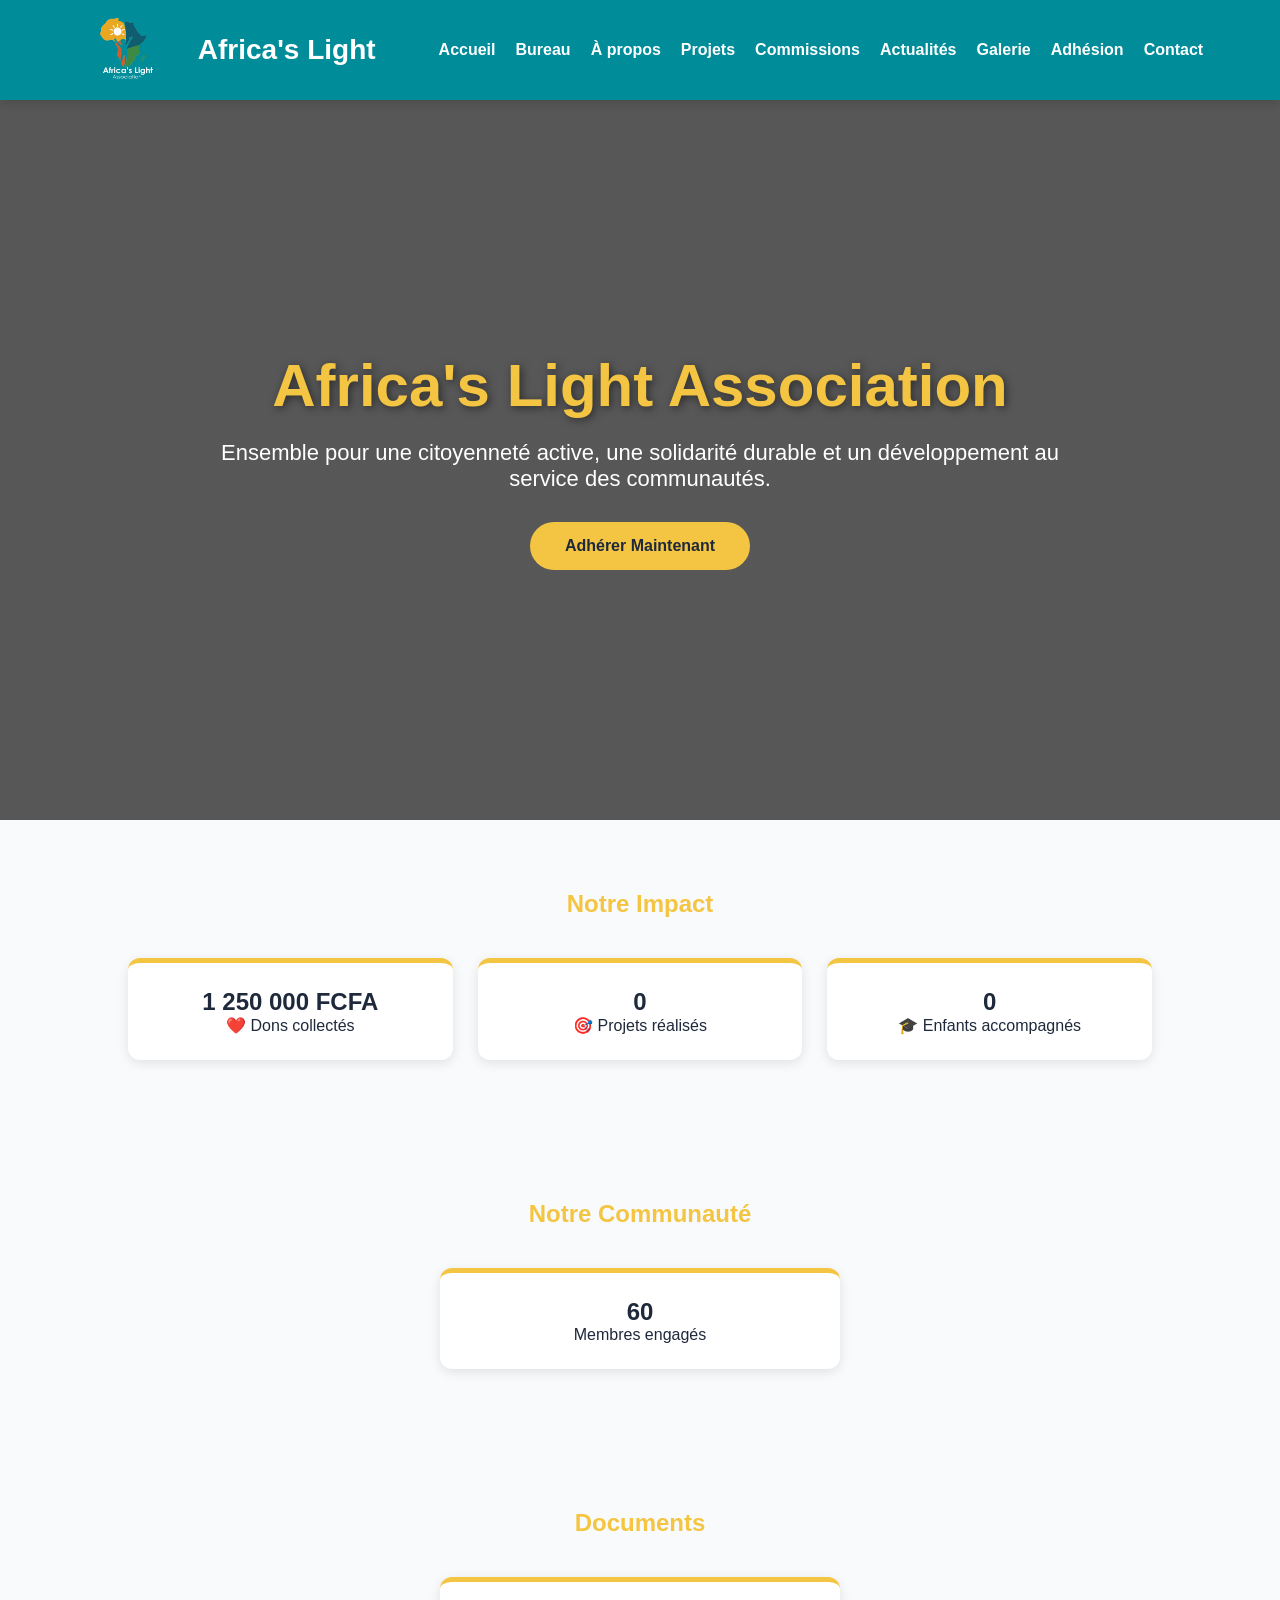
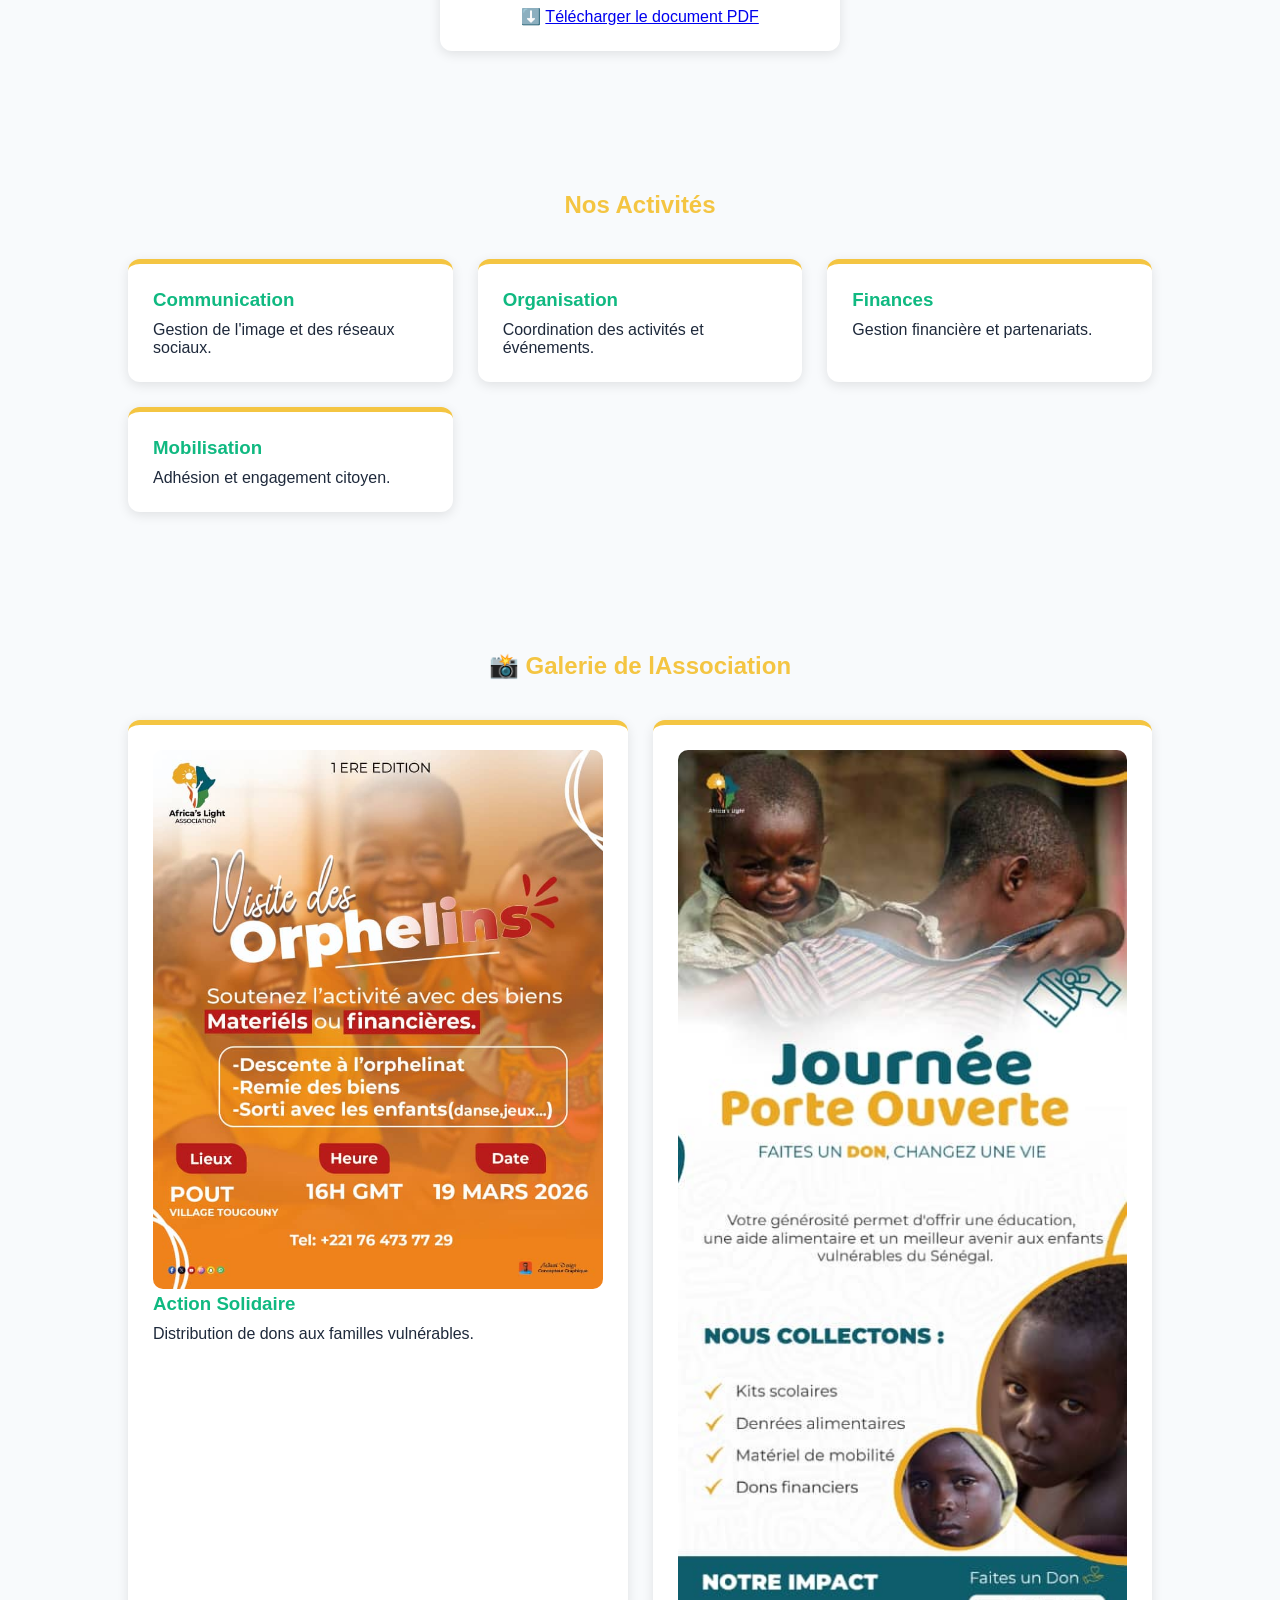
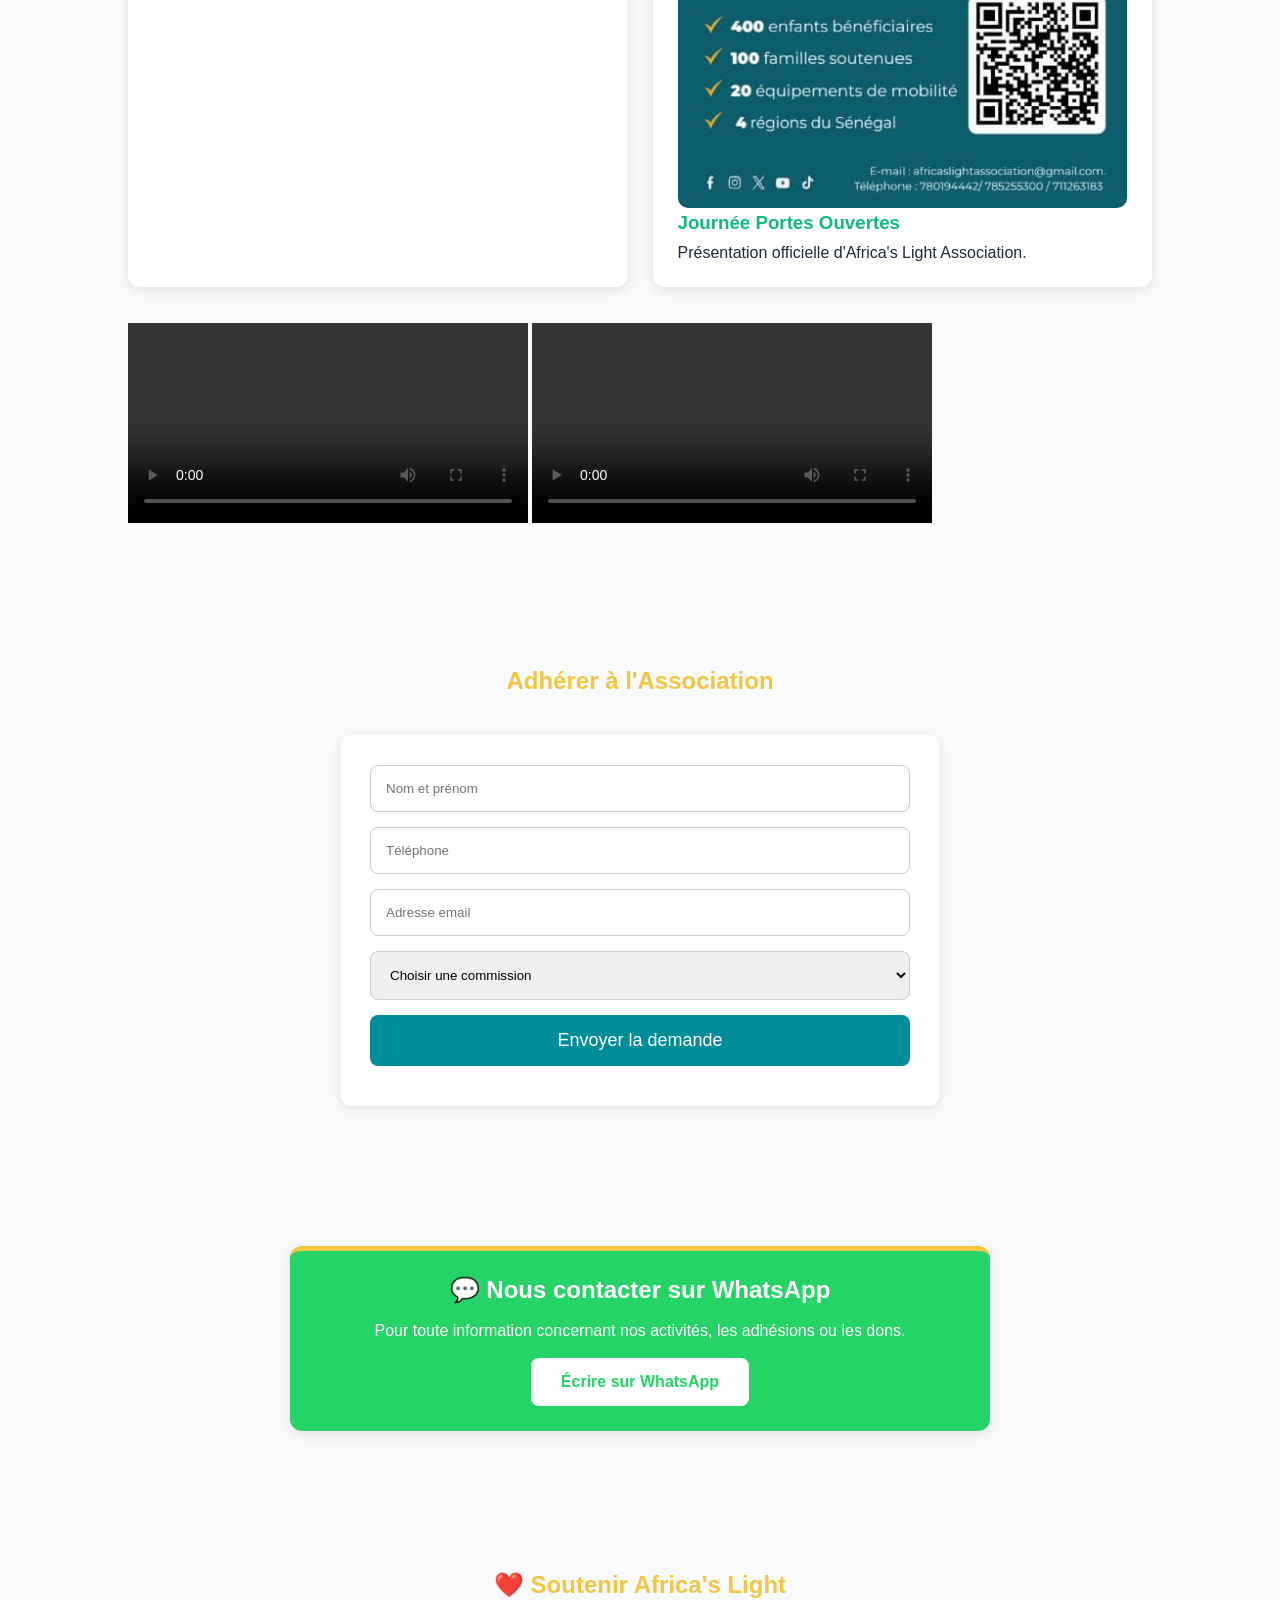
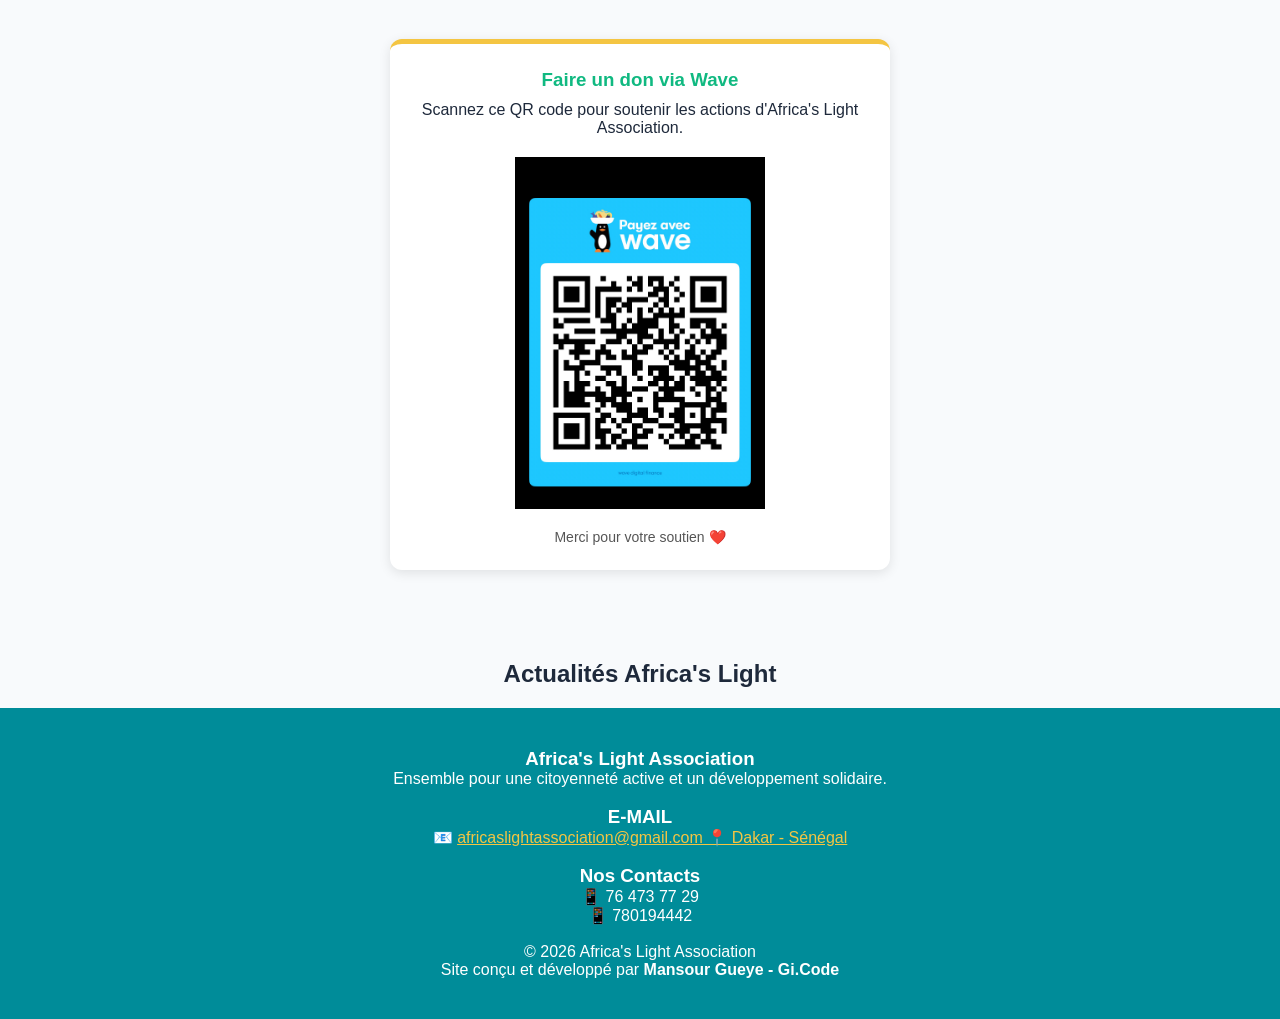
==== index.html @ 272f6cdc "Update index.html" ====
<!DOCTYPE html>
<html lang="fr">
<head>
<meta charset="UTF-8">
<meta name="viewport" content="width=device-width, initial-scale=1.0">
<link rel="stylesheet" href="css/style.css">
<title>Africa's Light Association</title>

</head>
<body id="haut">

<header>
<div class="logo">
<img src="Africa's light logo.png" alt="Africa's Light Logo">
<h2>Africa's Light</h2>
</div>

  <div class="menu-toggle">☰</div>


<nav>
<ul>
<li><a href="index.html">Accueil</a></li>
<li><a href="bureau.html">Bureau</a></li>
<li><a href="apropos.html">À propos</a></li>
<li><a href="projets.html">Projets</a></li>
<li><a href="commissions.html">Commissions</a></li>
<li><a href="actualites.html">Actualités</a></li>
<li><a href="galerie.html">Galerie</a></li>
<li><a href="adhesion.html">Adhésion</a></li>
<li><a href="contact.html">Contact</a></li>
</ul>
</nav>

</header>

<section class="hero">
<div class="hero-content">
<h1>Africa's Light Association</h1>
<p>
Ensemble pour une citoyenneté active,
une solidarité durable et un développement
au service des communautés.
</p>

<a href="#adhesion" class="btn">
Adhérer Maintenant
</a>
</div>

</section>


  <section class="section">
  <h2 class="section-title">Notre Impact</h2>
  <div class="cards">
    <div class="card" style="text-align:center;">
      <h1 id="dons">0 FCFA</h1>
      <p>❤️ Dons collectés</p>
    </div>
    

    <div class="card" style="text-align:center;">
      <h1 id="projets">0</h1>
      <p>🎯 Projets réalisés</p>
    </div>

    <div class="card" style="text-align:center;">
      <h1 id="enfants">0</h1>
      <p>🎓 Enfants accompagnés</p>
    </div>

  </div>
</section>

  
<section class="section">
<h2 class="section-title">
Notre Communauté
</h2>
<div class="card" style="text-align:center; max-width:400px; margin:auto;">
<h1 id="compteur">
60
</h1>
<p>Membres engagés</p>
</div>
</section>



<section class="section">
  <h2 class="section-title">
Documents 
  </h2>
    <div class="card" style="text-align: center; max-width: 400px; margin: auto;">
  
<p class="pdf-download">
    ⬇️ <a href="TDR-DE-LA-1ERE-EDITION-DE-LASSOCIATION.pdf" target="_blank">Télécharger le document PDF</a>
  </p>
  </div>
</section>


<section class="section">
<h2 class="section-title">
Nos Activités
</h2>
<div class="cards">
<div class="card">
<h3>Communication</h3>
<p>Gestion de l'image et des réseaux sociaux.</p>
</div>
<div class="card">
<h3>Organisation</h3>
<p>Coordination des activités et événements.</p>
</div>
<div class="card">
<h3>Finances</h3>
<p>Gestion financière et partenariats.</p>
</div>
<div class="card">
<h3>Mobilisation</h3>
<p>Adhésion et engagement citoyen.</p>
</div>
</div>

</section>
  

<section class="section" id="galerie">
  
<h2 class="section-title">
📸 Galerie de lAssociation
</h2>
<div class="cards">

<div class="card">
<img src="Remise de dons a Pout.jpeg"
alt="Action solidaire"
style="width:100%;border-radius:10px;">
<h3>Action Solidaire</h3>
<p>Distribution de dons aux familles vulnérables.</p>
</div>



<div class="card">
<img src="Flyer Journée Porte Ouverte.jpeg"
alt="Journée Portes Ouvertes"
style="width:100%;border-radius:10px;">
<h3>Journée Portes Ouvertes</h3>
<p>Présentation officielle d'Africa's Light Association.</p>
</div>

</div>

<br><br>

<video width="400" controls>
<source src="Africa Light Vidéo 1.mp4" type="video/mp4">
</video>

<video width="400" controls>
<source src="Vidéo Journée de réflexion2.mp4" type="video/mp4">
</video>




</section>




<section class="section" id="adhesion">
<h2 class="section-title">
Adhérer à l'Association
</h2>
<div class="form-box">
  
<form id="adhesionForm">
  <input type="text" id="nom" placeholder="Nom et prénom" required>
  <input type="tel" id="telephone" placeholder="Téléphone" required>
  <input type="email" id="email" placeholder="Adresse email">

  <select id="commission">
    <option value="">Choisir une commission</option>
    <option value="Communication">Commission Communication</option>
    <option value="Organisation">Commission Organisation</option>
    <option value="Finances">Commission Finances</option>
    <option value="Mobilisation">Commission Mobilisation</option>
  </select>
  <button type="submit">Envoyer la demande</button>
  
</form>
<div id="message" style="text-align:center;margin-top:10px;font-weight:bold;"></div>
</div>
</section>



<section class="section">
<div class="card"
style="
max-width:700px;
margin:auto;
text-align:center;
background:#25D366;
color:white;
">
<h2>
💬 Nous contacter sur WhatsApp
</h2>
<br>
<p>
Pour toute information concernant nos activités,
les adhésions ou les dons.
</p>
<br>
<a
href="https://wa.me/221764737729"
target="_blank"
style="
background:white;
color:#25D366;
padding:15px 30px;
text-decoration:none;
border-radius:8px;
font-weight:bold;
display:inline-block;
">
Écrire sur WhatsApp
</a>
</div>
</section>
  

<section class="section" id="don-wave">
  <h2 class="section-title">❤️ Soutenir Africa's Light</h2>
  <div class="card" style="max-width:500px;margin:auto;text-align:center;">
    <h3>Faire un don via Wave</h3>
    <p>
      Scannez ce QR code pour soutenir les actions d'Africa's Light Association.
    </p>
    <img src="QR Wave Africa Light.png"
     alt="QR Code Wave Africa's Light"
     style="width:250px;max-width:100%;display:block;margin:20px auto;">

    <p style="font-size:14px;color:#555;">
      Merci pour votre soutien ❤️
    </p>
  </div>
</section>


<section id="actualites" style="max-width:900px;margin:auto;padding:20px;font-family:Arial;">
<h2 style="text-align:center;">Actualités Africa's Light</h2>
<div id="news-container">Chargement...</div>
</section>


<script>
const ADMIN_PASS = "Africa123";

fetch(API_URL)
  .then(res => res.json())
  .then(data => {

    if (!Array.isArray(data)) throw new Error("API invalide");

    let html = "";

    data.reverse().forEach(item => {
      html += `
        <div style="border:1px solid #ddd;padding:15px;margin:10px 0;border-radius:10px;">
          <h3 style="color:#1a6f5a;">${item.titre || ""}</h3>
          <small>${item.date || ""}</small>
          <p>${item.contenu || ""}</p>
        </div>
      `;
    });

    document.getElementById("news-container").innerHTML = html;

  })
  .catch(err => {
    console.error(err);
    document.getElementById("news-container").innerHTML =
      "⚠️ Erreur de chargement des actualités";
  });
  
  
function login(){
  const pass = document.getElementById("pass").value;

  if(pass.trim() === ""){
    alert("Entrer un mot de passe");
    return;
  }

  if(pass === ADMIN_PASS){
    alert("Accès autorisé");
    document.getElementById("news-container").style.display = "block";
  } else {
    alert("Mot de passe incorrect");
  }
}



const API_ADHESION = "https://script.google.com/macros/s/AKfycbwxpxE6AB4F-JwZBS-zho3pswtjqLnilhZSexh2xpCZy1jt8RAOjn2Dkh_Sqr7pWlkd/exec";

document.getElementById("adhesionForm").addEventListener("submit", function(e){
  e.preventDefault();

  const data = {
    nom: document.getElementById("nom").value,
    telephone: document.getElementById("telephone").value,
    email: document.getElementById("email").value,
    commission: document.getElementById("commission").value
  };

  fetch(API_ADHESION, {
    method: "POST",
    headers: {
      "Content-Type": "application/json"
    },
    body: JSON.stringify(data)
  })
  .then(res => res.text())
  .then(response => {
    console.log("Réponse API:", response);

    document.getElementById("message").innerHTML =
      "✅ Demande envoyée avec succès !";

    document.getElementById("adhesionForm").reset();
  })
  .catch(err => {
    console.error(err);
    document.getElementById("message").innerHTML =
      "❌ Erreur d'envoi, réessayez.";
  });

});


  let compteur = 0;
setInterval(() => {
  if(compteur < 150){ // exemple
    compteur++;
    document.getElementById("compteur").innerText = compteur;
  }
}, 50);

  document.querySelector(".menu-toggle")
.addEventListener("click", () => {
  document.querySelector("nav")
  .classList.toggle("active");
});


  function compteur(id, fin) {
  let n = 0;
  const el = document.getElementById(id);

  const timer = setInterval(() => {
    n++;
    el.textContent = n;

    if (n >= fin) {
      clearInterval(timer);
    }
  }, 30);
}

compteur("membres", 150);
compteur("projets", 12);
compteur("enfants", 250);

  
</script>


<footer>
<h3>Africa's Light Association</h3>
<p>
Ensemble pour une citoyenneté active
et un développement solidaire.</p>

<br>
<h3>E-MAIL</h3>
<p>📧 <a href="mailto:africaslightassociation@gmail.com">
africaslightassociation@gmail.com
  📍 Dakar - Sénégal
</a></p>

<br>
<h3>Nos Contacts</h3>
<p>📱 76 473 77 29</p>
<p>📱 780194442</p>

<br>
<p>
© 2026 Africa's Light Association
</p>
<p>
Site conçu et développé par
<strong>Mansour Gueye - Gi.Code</strong>
</p>
</footer>

<script>
document.getElementById("dons").textContent = "1 250 000 FCFA";
</script>

  <script src="js/app.js"></script>
</body>
</html>
---- css/style.css ----
:root{
  --gold:#F4C542;       /* Jaune principal */
  --blue:#008C99;       /* Bleu turquoise secondaire */
  --green:#10B981;      /* Vert accent */
  --white:#ffffff;
  --dark:#1E293B;
}

*{
margin:0;
padding:0;
box-sizing:border-box;
font-family:'Segoe UI',sans-serif;
}

body{
  background: #F8FAFC;
  color: var(--dark);
}

/* HEADER */

header{
  background:var(--blue);
  padding:15px 6%;
  display:flex;
  justify-content:space-between;
  align-items:center;
  box-shadow:0 3px 10px rgba(0,0,0,.15);
  position:sticky;
  top:0;
  z-index:1000;
}

.logo{
display:flex;
align-items:center;
gap:10px;
}

.logo img{
  height:70px;
  border-radius:50%;
}

.logo h2{
  color:var(--white);
  font-size:28px;
  margin-left:12px;
}

nav ul{
display:flex;
list-style:none;
}

nav ul li{
margin-left:20px;
}

nav ul li a{
  text-decoration:none;
  color:white;
  font-weight:600;
  transition:0.3s;
}

nav ul li a:hover{
  color:var(--gold);
    text-shadow:0 0 8px rgba(244,197,66,0.6);
}

/* HERO */

.hero{
height:80vh;
background:linear-gradient(
rgba(0,0,0,.65),
rgba(0,0,0,.65)
),
url("images/afrique.jpg");

background-size:cover;
background-position:center;

display:flex;
justify-content:center;
align-items:center;
text-align:center;
padding:20px;
}

.hero-content{
max-width:900px;
color:white;
}

.hero h1{
font-size:60px;
margin-bottom:20px;
color:var(--gold);
text-shadow:2px 2px 8px rgba(0,0,0,.5);
}

.hero p{
font-size:22px;
margin-bottom:30px;
}

.btn{
  background:var(--gold);
  color:var(--dark);
  padding:15px 35px;
  text-decoration:none;
  border-radius:50px;
  font-weight:bold;
  display:inline-block;
  transition:all .3s ease;
}

.btn:hover{
  background:var(--blue);
   color:white;
   transform:translateY(-3px);
  box-shadow:0 6px 15px rgba(0,140,153,.35);
}



.card{
  border-top:5px solid var(--gold);
}

/* SECTION */

.section{
padding:70px 10%;
}

.section-title{
  text-align:center;
  margin-bottom:40px;
  color:var(--gold);
}

/* CARDS */

.cards{
display:grid;
grid-template-columns:repeat(auto-fit,minmax(250px,1fr));
gap:25px;
}

.card{
  background:white;
  padding:25px;
  border-radius:12px;
  box-shadow:0 3px 12px rgba(0,0,0,.1);
  border-top:5px solid var(--gold);
  transition:0.4s;
}

.card:hover{
  transform:translateY(-10px);
  border-top-color:var(--blue);
 box-shadow:0 8px 20px rgba(0,0,0,.15);
}

.card h3{
color:var(--green);
margin-bottom:10px;
}


/* FORMULAIRE */

.form-box{
background:white;
padding:30px;
max-width:600px;
margin:auto;
border-radius:12px;
box-shadow:0 3px 10px rgba(0,0,0,.1);
}

.form-box input,
.form-box select{
width:100%;
padding:15px;
margin-bottom:15px;
border:1px solid #ccc;
border-radius:8px;
}

.form-box button{
width:100%;
padding:15px;
background:var(--blue);
color:white;
border:none;
border-radius:8px;
cursor:pointer;
font-size:18px;
}

.form-box button:hover{
  background:var(--green);
}

/* FOOTER */

footer{
  background:var(--blue);
  color:white;
  text-align:center;
  padding:40px;
}

footer a{
color:var(--gold);
}

/* MOBILE */

@media(max-width:768px){

nav{
display:none;
}

.hero h1{
font-size:35px;
}

.hero p{
font-size:18px;
}

}


html{
    scroll-behavior: smooth;
}

#news-container {
  display: none;
}


.menu-toggle{
  display:none;
  font-size:30px;
  color:white;
  cursor:pointer;
}

@media(max-width:768px){

  .menu-toggle{
    display:block;
  }

  nav{
    display:none;
    width:100%;
    background:var(--blue);
    position:absolute;
    top:100%;
    left:0;
  }

  nav.active{
    display:block;
  }

  nav ul{
    flex-direction:column;
    padding:20px;
  }

  nav ul li{
    margin:15px 0;
  }
}
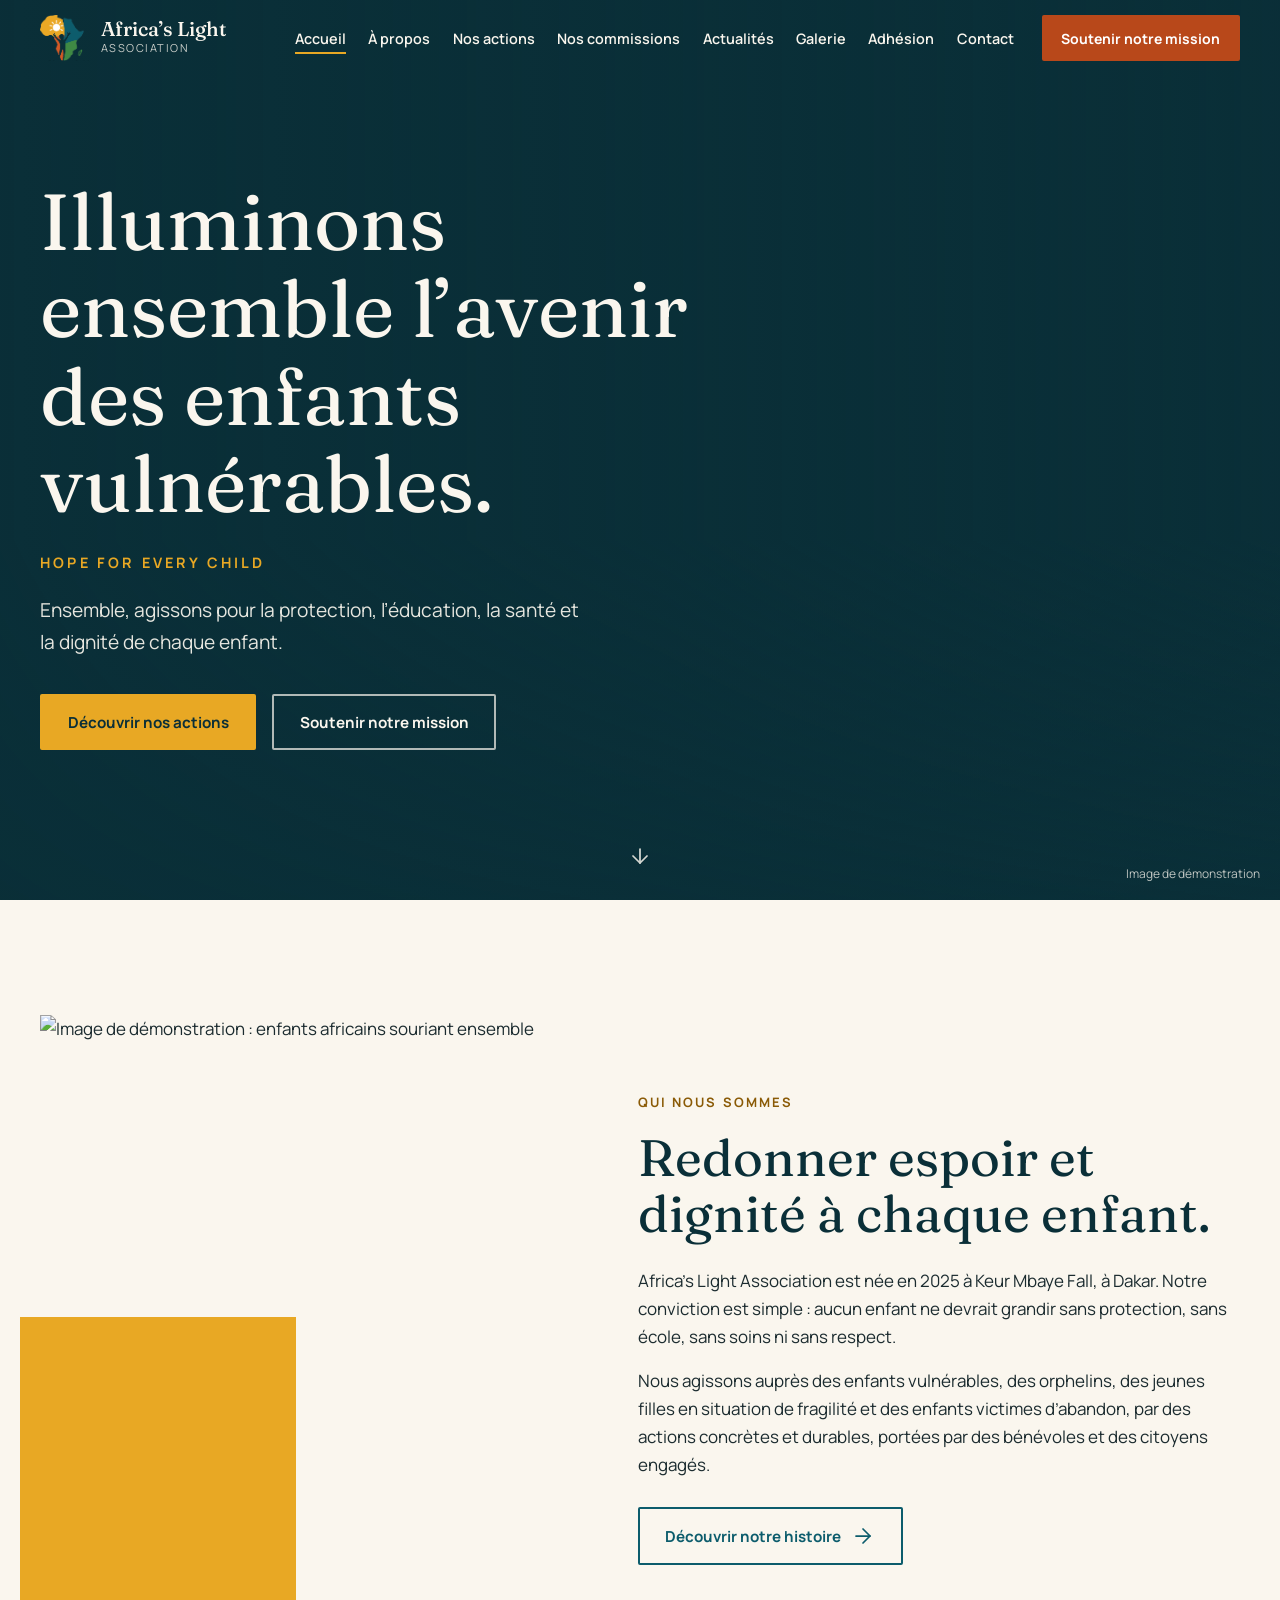
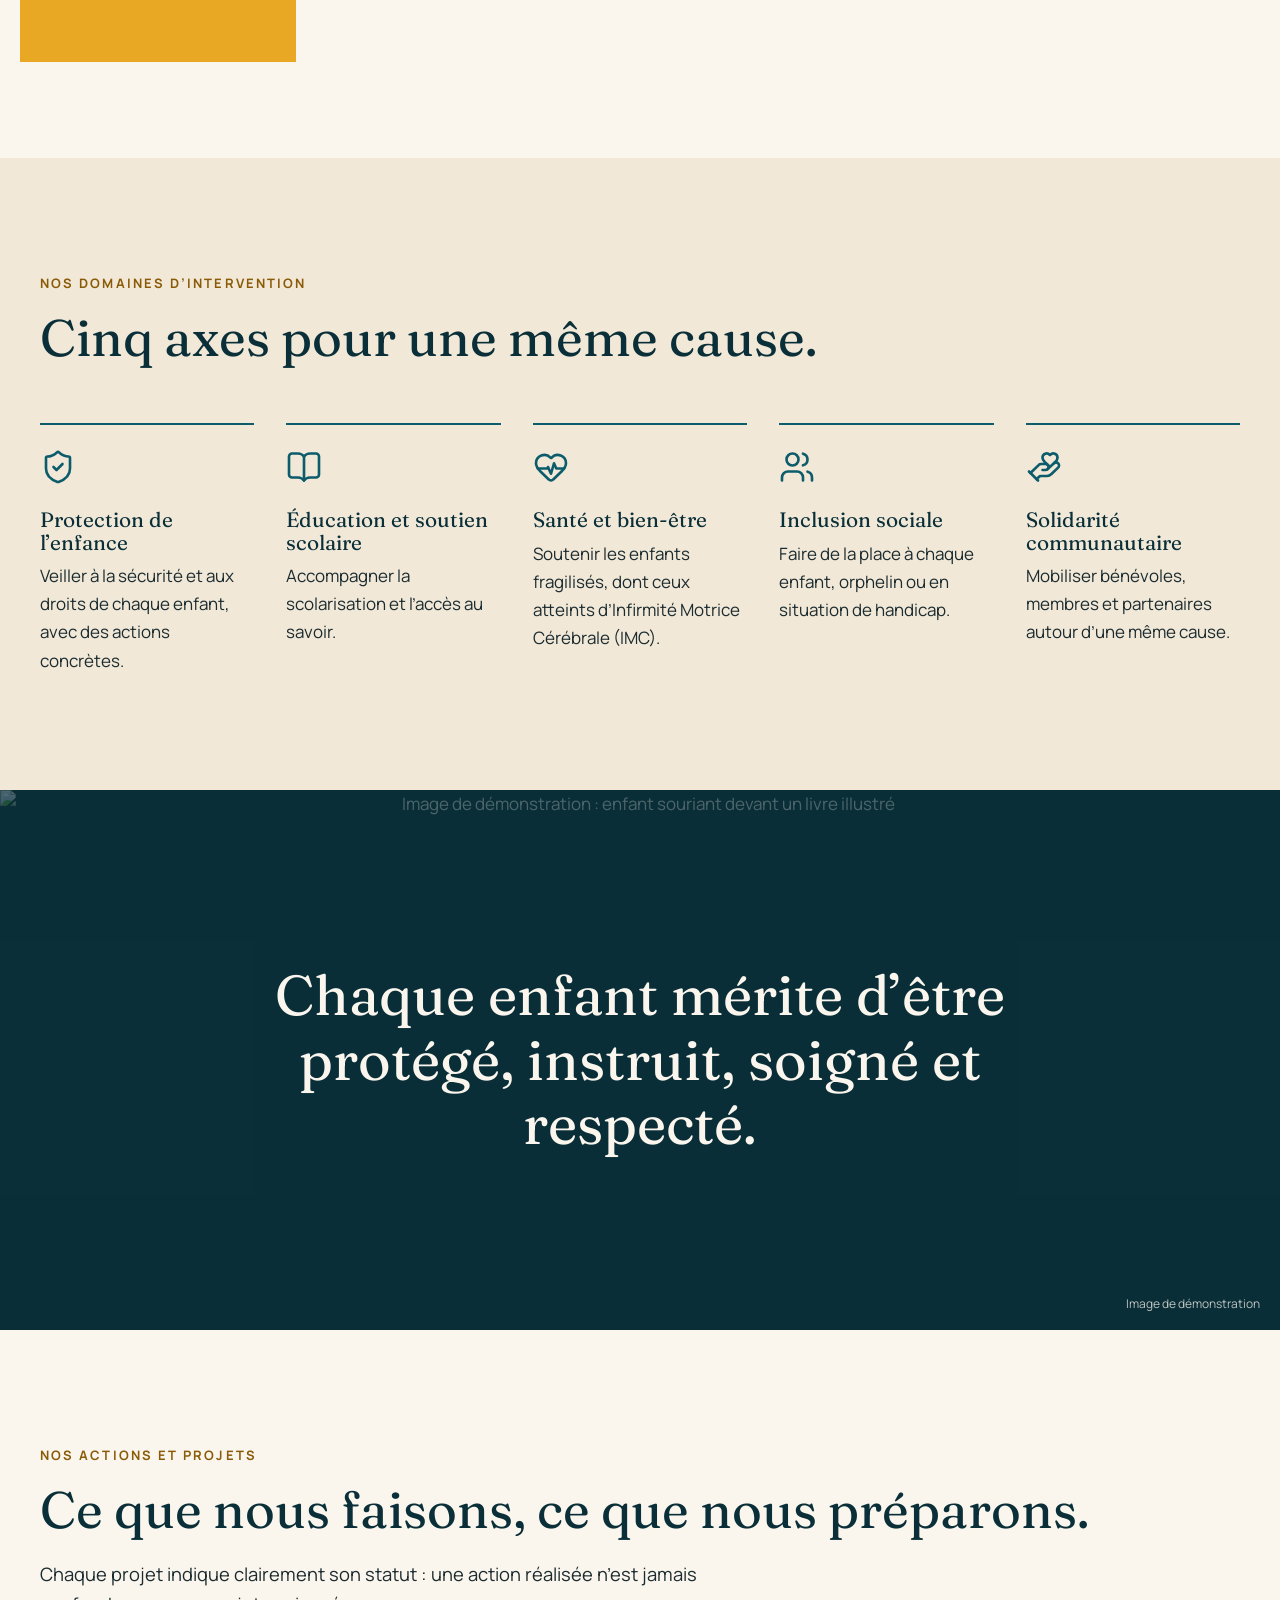
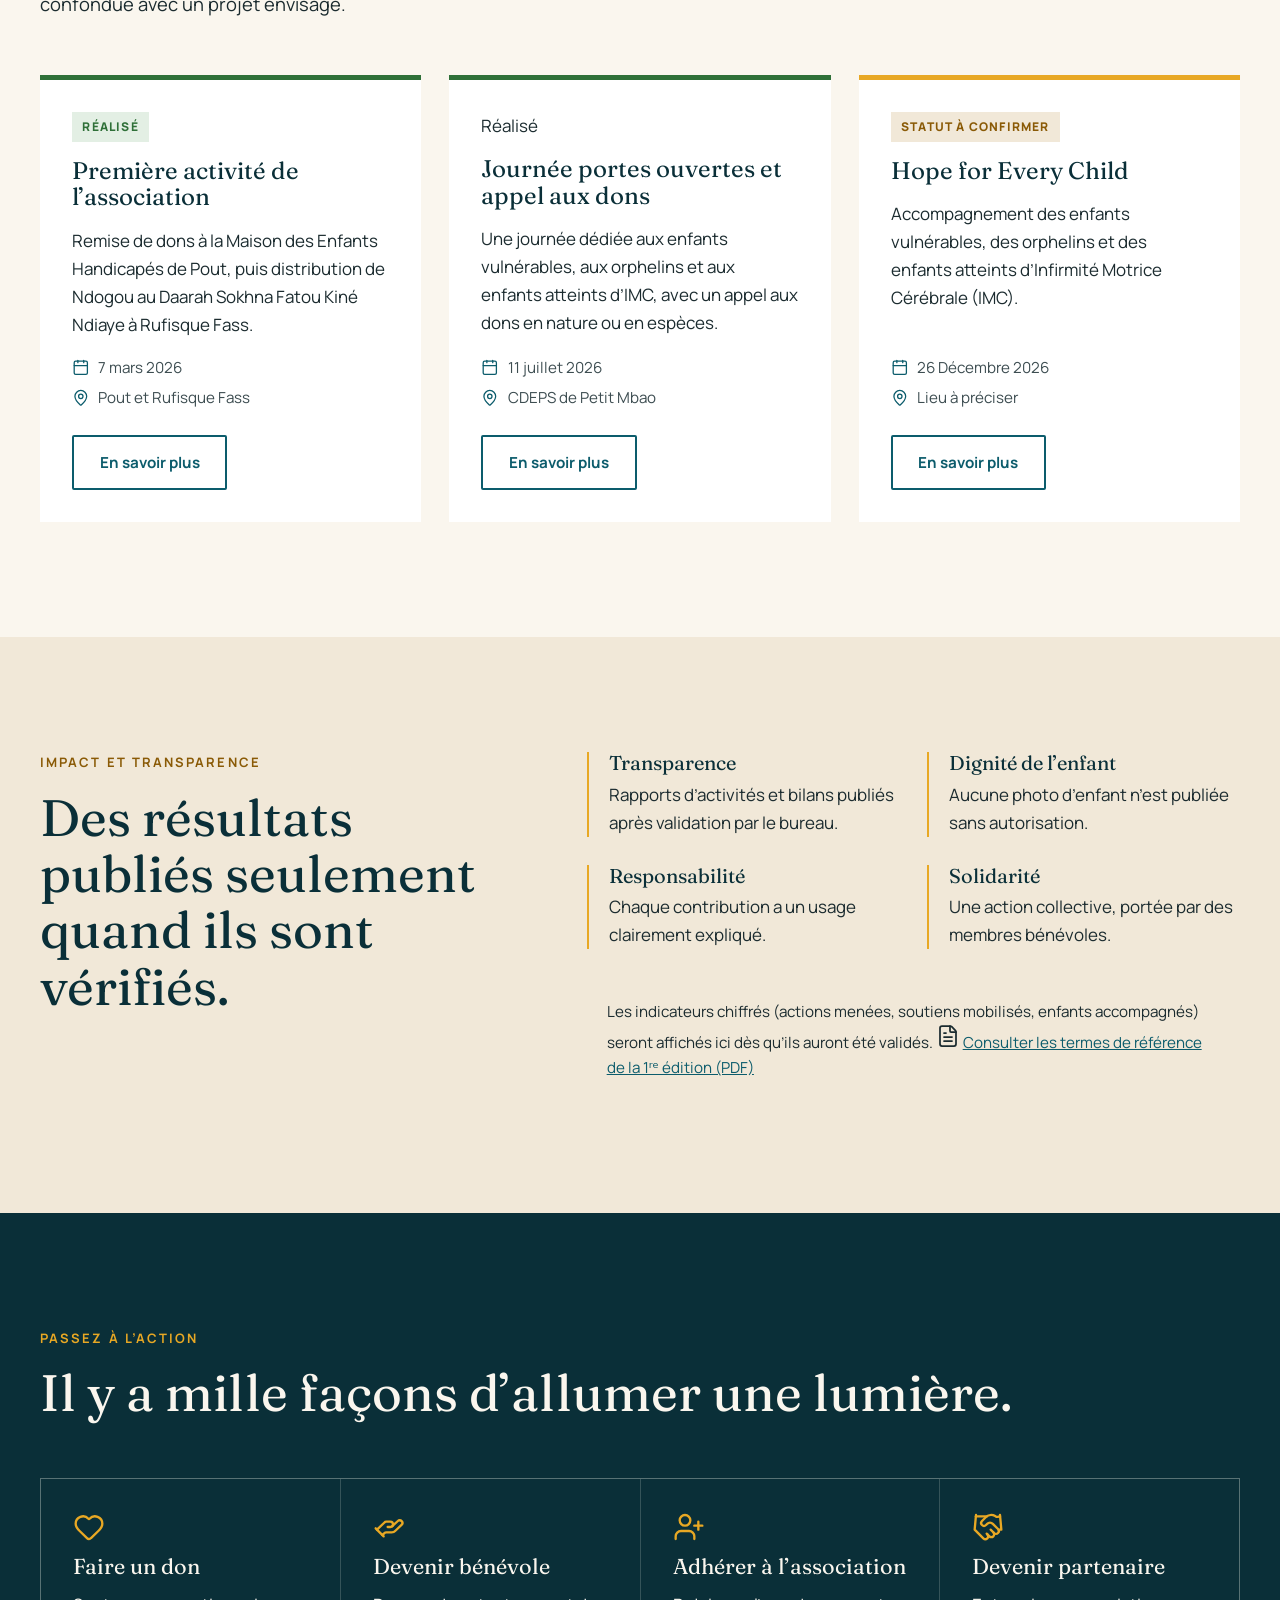
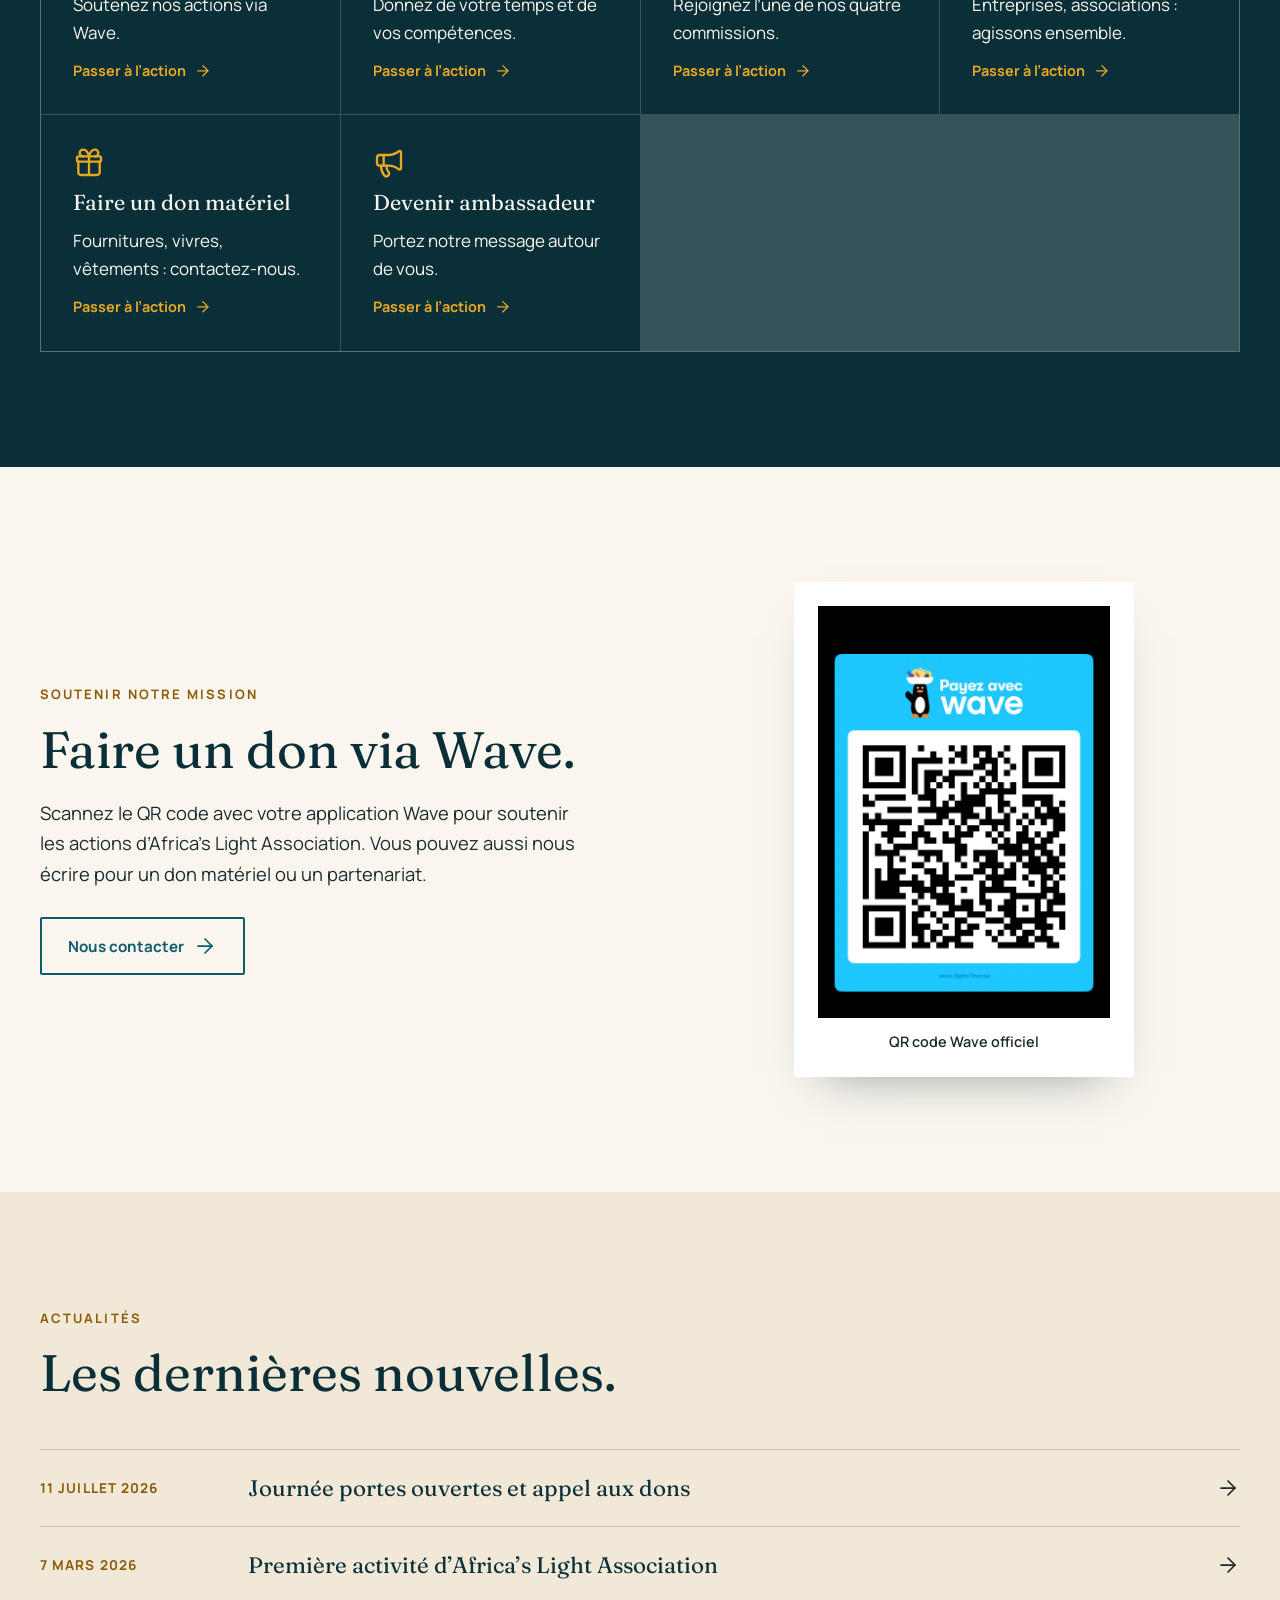
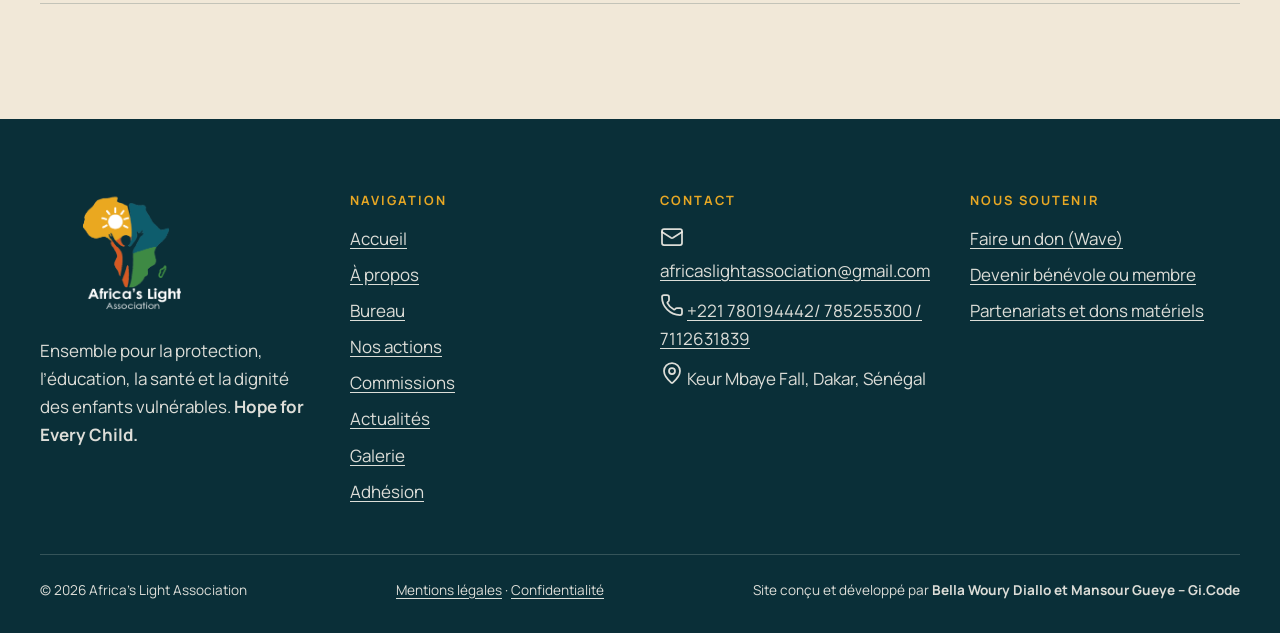
==== commit 10419136: "Mise a jour du site avec la version Bellami" ====
--- a/index.html
+++ b/index.html
@@ -1,419 +1,631 @@
-<!DOCTYPE html>
+<!doctype html>
 <html lang="fr">
-<head>
-<meta charset="UTF-8">
-<meta name="viewport" content="width=device-width, initial-scale=1.0">
-<link rel="stylesheet" href="css/style.css">
-<title>Africa's Light Association</title>
-
-</head>
-<body id="haut">
-
-<header>
-<div class="logo">
-<img src="Africa's light logo.png" alt="Africa's Light Logo">
-<h2>Africa's Light</h2>
-</div>
-
-  <div class="menu-toggle">☰</div>
-
-
-<nav>
-<ul>
-<li><a href="index.html">Accueil</a></li>
-<li><a href="bureau.html">Bureau</a></li>
-<li><a href="apropos.html">À propos</a></li>
-<li><a href="projets.html">Projets</a></li>
-<li><a href="commissions.html">Commissions</a></li>
-<li><a href="actualites.html">Actualités</a></li>
-<li><a href="galerie.html">Galerie</a></li>
-<li><a href="adhesion.html">Adhésion</a></li>
-<li><a href="contact.html">Contact</a></li>
-</ul>
-</nav>
-
-</header>
-
-<section class="hero">
-<div class="hero-content">
-<h1>Africa's Light Association</h1>
-<p>
-Ensemble pour une citoyenneté active,
-une solidarité durable et un développement
-au service des communautés.
-</p>
-
-<a href="#adhesion" class="btn">
-Adhérer Maintenant
-</a>
-</div>
-
-</section>
-
-
-  <section class="section">
-  <h2 class="section-title">Notre Impact</h2>
-  <div class="cards">
-    <div class="card" style="text-align:center;">
-      <h1 id="dons">0 FCFA</h1>
-      <p>❤️ Dons collectés</p>
-    </div>
-    
-
-    <div class="card" style="text-align:center;">
-      <h1 id="projets">0</h1>
-      <p>🎯 Projets réalisés</p>
-    </div>
-
-    <div class="card" style="text-align:center;">
-      <h1 id="enfants">0</h1>
-      <p>🎓 Enfants accompagnés</p>
-    </div>
-
-  </div>
-</section>
-
-  
-<section class="section">
-<h2 class="section-title">
-Notre Communauté
-</h2>
-<div class="card" style="text-align:center; max-width:400px; margin:auto;">
-<h1 id="compteur">
-60
-</h1>
-<p>Membres engagés</p>
-</div>
-</section>
-
-
-
-<section class="section">
-  <h2 class="section-title">
-Documents 
-  </h2>
-    <div class="card" style="text-align: center; max-width: 400px; margin: auto;">
-  
-<p class="pdf-download">
-    ⬇️ <a href="TDR-DE-LA-1ERE-EDITION-DE-LASSOCIATION.pdf" target="_blank">Télécharger le document PDF</a>
-  </p>
-  </div>
-</section>
-
-
-<section class="section">
-<h2 class="section-title">
-Nos Activités
-</h2>
-<div class="cards">
-<div class="card">
-<h3>Communication</h3>
-<p>Gestion de l'image et des réseaux sociaux.</p>
-</div>
-<div class="card">
-<h3>Organisation</h3>
-<p>Coordination des activités et événements.</p>
-</div>
-<div class="card">
-<h3>Finances</h3>
-<p>Gestion financière et partenariats.</p>
-</div>
-<div class="card">
-<h3>Mobilisation</h3>
-<p>Adhésion et engagement citoyen.</p>
-</div>
-</div>
-
-</section>
-  
-
-<section class="section" id="galerie">
-  
-<h2 class="section-title">
-📸 Galerie de lAssociation
-</h2>
-<div class="cards">
-
-<div class="card">
-<img src="Remise de dons a Pout.jpeg"
-alt="Action solidaire"
-style="width:100%;border-radius:10px;">
-<h3>Action Solidaire</h3>
-<p>Distribution de dons aux familles vulnérables.</p>
-</div>
-
-
-
-<div class="card">
-<img src="Flyer Journée Porte Ouverte.jpeg"
-alt="Journée Portes Ouvertes"
-style="width:100%;border-radius:10px;">
-<h3>Journée Portes Ouvertes</h3>
-<p>Présentation officielle d'Africa's Light Association.</p>
-</div>
-
-</div>
-
-<br><br>
-
-<video width="400" controls>
-<source src="Africa Light Vidéo 1.mp4" type="video/mp4">
-</video>
-
-<video width="400" controls>
-<source src="Vidéo Journée de réflexion2.mp4" type="video/mp4">
-</video>
-
-
-
-
-</section>
-
-
-
-
-<section class="section" id="adhesion">
-<h2 class="section-title">
-Adhérer à l'Association
-</h2>
-<div class="form-box">
-  
-<form id="adhesionForm">
-  <input type="text" id="nom" placeholder="Nom et prénom" required>
-  <input type="tel" id="telephone" placeholder="Téléphone" required>
-  <input type="email" id="email" placeholder="Adresse email">
-
-  <select id="commission">
-    <option value="">Choisir une commission</option>
-    <option value="Communication">Commission Communication</option>
-    <option value="Organisation">Commission Organisation</option>
-    <option value="Finances">Commission Finances</option>
-    <option value="Mobilisation">Commission Mobilisation</option>
-  </select>
-  <button type="submit">Envoyer la demande</button>
-  
-</form>
-<div id="message" style="text-align:center;margin-top:10px;font-weight:bold;"></div>
-</div>
-</section>
-
-
-
-<section class="section">
-<div class="card"
-style="
-max-width:700px;
-margin:auto;
-text-align:center;
-background:#25D366;
-color:white;
-">
-<h2>
-💬 Nous contacter sur WhatsApp
-</h2>
-<br>
-<p>
-Pour toute information concernant nos activités,
-les adhésions ou les dons.
-</p>
-<br>
-<a
-href="https://wa.me/221764737729"
-target="_blank"
-style="
-background:white;
-color:#25D366;
-padding:15px 30px;
-text-decoration:none;
-border-radius:8px;
-font-weight:bold;
-display:inline-block;
-">
-Écrire sur WhatsApp
-</a>
-</div>
-</section>
-  
-
-<section class="section" id="don-wave">
-  <h2 class="section-title">❤️ Soutenir Africa's Light</h2>
-  <div class="card" style="max-width:500px;margin:auto;text-align:center;">
-    <h3>Faire un don via Wave</h3>
-    <p>
-      Scannez ce QR code pour soutenir les actions d'Africa's Light Association.
-    </p>
-    <img src="QR Wave Africa Light.png"
-     alt="QR Code Wave Africa's Light"
-     style="width:250px;max-width:100%;display:block;margin:20px auto;">
-
-    <p style="font-size:14px;color:#555;">
-      Merci pour votre soutien ❤️
-    </p>
-  </div>
-</section>
-
-
-<section id="actualites" style="max-width:900px;margin:auto;padding:20px;font-family:Arial;">
-<h2 style="text-align:center;">Actualités Africa's Light</h2>
-<div id="news-container">Chargement...</div>
-</section>
-
-
-<script>
-const ADMIN_PASS = "Africa123";
-
-fetch(API_URL)
-  .then(res => res.json())
-  .then(data => {
-
-    if (!Array.isArray(data)) throw new Error("API invalide");
-
-    let html = "";
-
-    data.reverse().forEach(item => {
-      html += `
-        <div style="border:1px solid #ddd;padding:15px;margin:10px 0;border-radius:10px;">
-          <h3 style="color:#1a6f5a;">${item.titre || ""}</h3>
-          <small>${item.date || ""}</small>
-          <p>${item.contenu || ""}</p>
-        </div>
-      `;
-    });
-
-    document.getElementById("news-container").innerHTML = html;
-
-  })
-  .catch(err => {
-    console.error(err);
-    document.getElementById("news-container").innerHTML =
-      "⚠️ Erreur de chargement des actualités";
-  });
-  
-  
-function login(){
-  const pass = document.getElementById("pass").value;
-
-  if(pass.trim() === ""){
-    alert("Entrer un mot de passe");
-    return;
-  }
-
-  if(pass === ADMIN_PASS){
-    alert("Accès autorisé");
-    document.getElementById("news-container").style.display = "block";
-  } else {
-    alert("Mot de passe incorrect");
-  }
-}
-
-
-
-const API_ADHESION = "https://script.google.com/macros/s/AKfycbwxpxE6AB4F-JwZBS-zho3pswtjqLnilhZSexh2xpCZy1jt8RAOjn2Dkh_Sqr7pWlkd/exec";
-
-document.getElementById("adhesionForm").addEventListener("submit", function(e){
-  e.preventDefault();
-
-  const data = {
-    nom: document.getElementById("nom").value,
-    telephone: document.getElementById("telephone").value,
-    email: document.getElementById("email").value,
-    commission: document.getElementById("commission").value
-  };
-
-  fetch(API_ADHESION, {
-    method: "POST",
-    headers: {
-      "Content-Type": "application/json"
-    },
-    body: JSON.stringify(data)
-  })
-  .then(res => res.text())
-  .then(response => {
-    console.log("Réponse API:", response);
-
-    document.getElementById("message").innerHTML =
-      "✅ Demande envoyée avec succès !";
-
-    document.getElementById("adhesionForm").reset();
-  })
-  .catch(err => {
-    console.error(err);
-    document.getElementById("message").innerHTML =
-      "❌ Erreur d'envoi, réessayez.";
-  });
-
-});
-
-
-  let compteur = 0;
-setInterval(() => {
-  if(compteur < 150){ // exemple
-    compteur++;
-    document.getElementById("compteur").innerText = compteur;
-  }
-}, 50);
-
-  document.querySelector(".menu-toggle")
-.addEventListener("click", () => {
-  document.querySelector("nav")
-  .classList.toggle("active");
-});
-
-
-  function compteur(id, fin) {
-  let n = 0;
-  const el = document.getElementById(id);
-
-  const timer = setInterval(() => {
-    n++;
-    el.textContent = n;
-
-    if (n >= fin) {
-      clearInterval(timer);
-    }
-  }, 30);
-}
-
-compteur("membres", 150);
-compteur("projets", 12);
-compteur("enfants", 250);
-
-  
-</script>
-
-
-<footer>
-<h3>Africa's Light Association</h3>
-<p>
-Ensemble pour une citoyenneté active
-et un développement solidaire.</p>
-
-<br>
-<h3>E-MAIL</h3>
-<p>📧 <a href="mailto:africaslightassociation@gmail.com">
-africaslightassociation@gmail.com
-  📍 Dakar - Sénégal
-</a></p>
-
-<br>
-<h3>Nos Contacts</h3>
-<p>📱 76 473 77 29</p>
-<p>📱 780194442</p>
-
-<br>
-<p>
-© 2026 Africa's Light Association
-</p>
-<p>
-Site conçu et développé par
-<strong>Mansour Gueye - Gi.Code</strong>
-</p>
-</footer>
-
-<script>
-document.getElementById("dons").textContent = "1 250 000 FCFA";
-</script>
-
-  <script src="js/app.js"></script>
-</body>
+  <head>
+    <meta charset="UTF-8" />
+    <meta name="viewport" content="width=device-width, initial-scale=1" />
+    <title>
+      Africa’s Light Association — Hope for Every Child | Dakar, Sénégal
+    </title>
+    <meta
+      name="description"
+      content="Africa’s Light Association, créée en 2025 à Keur Mbaye Fall (Dakar), agit pour la protection, l’éducation, la santé et la dignité des enfants vulnérables. Rejoignez-nous."
+    />
+    <meta name="theme-color" content="#0A2F38" />
+    <meta property="og:type" content="website" />
+    <meta property="og:locale" content="fr_FR" />
+    <meta
+      property="og:title"
+      content="Africa’s Light Association — Hope for Every Child"
+    />
+    <meta
+      property="og:description"
+      content="Illuminons ensemble l’avenir des enfants vulnérables."
+    />
+    <meta
+      property="og:image"
+      content="https://site-de-l-association-africa-s-light.onrender.com/assets/img/logo.png"
+    />
+    <link rel="icon" type="image/png" href="assets/img/logo-mark.png" />
+    <link rel="preconnect" href="https://images.pexels.com" crossorigin />
+    <link
+      rel="preload"
+      href="assets/fonts/fraunces-latin-wght-normal.woff2"
+      as="font"
+      type="font/woff2"
+      crossorigin
+    />
+    <link
+      rel="preload"
+      href="assets/fonts/manrope-latin-wght-normal.woff2"
+      as="font"
+      type="font/woff2"
+      crossorigin
+    />
+    <link rel="stylesheet" href="css/theme.css" />
+    <script type="application/ld+json">
+      {
+        "@context": "https://schema.org",
+        "@type": "NGO",
+        "name": "Africa’s Light Association",
+        "slogan": "Hope for Every Child",
+        "foundingDate": "2025",
+        "address": {
+          "@type": "PostalAddress",
+          "addressLocality": "Keur Mbaye Fall, Dakar",
+          "addressCountry": "SN"
+        }
+      }
+    </script>
+  </head>
+  <body>
+    <a class="skip" href="#contenu">Aller au contenu</a>
+    <div class="progress" aria-hidden="true"></div>
+
+    <header class="site-header">
+      <div class="container">
+        <a
+          class="brand"
+          href="index.html"
+          aria-label="Africa’s Light Association — accueil"
+        >
+          <img src="assets/img/logo-mark.png" width="48" height="46" alt="" />
+          <span><b>Africa’s Light</b><small>Association</small></span>
+        </a>
+        <button
+          class="menu-btn"
+          aria-expanded="false"
+          aria-controls="nav"
+          aria-label="Ouvrir le menu"
+        >
+          <svg class="icon i-open" aria-hidden="true">
+            <use href="assets/icons.svg#i-menu" />
+          </svg>
+          <svg class="icon i-close" aria-hidden="true">
+            <use href="assets/icons.svg#i-x" />
+          </svg>
+        </button>
+        <nav class="nav" id="nav" aria-label="Navigation principale">
+          <ul>
+            <li><a href="index.html" aria-current="page">Accueil</a></li>
+            <li><a href="apropos.html">À propos</a></li>
+            <li><a href="projets.html">Nos actions</a></li>
+            <li><a href="commissions.html">Nos commissions</a></li>
+            <li><a href="actualites.html">Actualités</a></li>
+            <li><a href="galerie.html">Galerie</a></li>
+            <li><a href="adhesion.html">Adhésion</a></li>
+            <li><a href="contact.html">Contact</a></li>
+          </ul>
+          <a class="btn btn-don" href="soutenir.html">Soutenir notre mission</a>
+        </nav>
+      </div>
+    </header>
+
+    <main id="contenu">
+      <!-- HERO — IMAGE DE DÉMONSTRATION (Pexels, libre de droits) : à remplacer par une photo réelle de l’association -->
+      <section class="hero" aria-labelledby="titre-hero">
+        <div class="hero-media">
+          <img
+            src="https://images.pexels.com/photos/28593055/pexels-photo-28593055.jpeg?auto=compress&cs=tinysrgb&w=1600"
+            srcset="
+              https://images.pexels.com/photos/28593055/pexels-photo-28593055.jpeg?auto=compress&cs=tinysrgb&w=800   800w,
+              https://images.pexels.com/photos/28593055/pexels-photo-28593055.jpeg?auto=compress&cs=tinysrgb&w=1200 1200w,
+              https://images.pexels.com/photos/28593055/pexels-photo-28593055.jpeg?auto=compress&cs=tinysrgb&w=1600 1600w,
+              https://images.pexels.com/photos/28593055/pexels-photo-28593055.jpeg?auto=compress&cs=tinysrgb&w=1920 1920w
+            "
+            sizes="100vw"
+            width="1600"
+            height="1067"
+            fetchpriority="high"
+            decoding="async"
+            data-demo="true"
+            alt="Image de démonstration : enfants souriants dans une salle de classe africaine"
+          />
+        </div>
+        <div class="container">
+          <h1 id="titre-hero">
+            <span class="w" style="--i: 0">Illuminons</span>
+            <span class="w" style="--i: 1">ensemble</span>
+            <span class="w" style="--i: 2">l’avenir</span>
+            <span class="w" style="--i: 3">des</span>
+            <span class="w" style="--i: 4">enfants</span>
+            <span class="w" style="--i: 5">vulnérables.</span>
+          </h1>
+          <p class="sign">Hope for Every Child</p>
+          <p class="lead">
+            Ensemble, agissons pour la protection, l’éducation, la santé et la
+            dignité de chaque enfant.
+          </p>
+          <div class="cta">
+            <a class="btn btn-primary" href="#actions">Découvrir nos actions</a>
+            <a class="btn btn-ghost" href="#soutenir">Soutenir notre mission</a>
+          </div>
+        </div>
+        <p class="demo-note">Image de démonstration</p>
+        <a class="scroll-cue" href="#mission" aria-label="Défiler vers la suite"
+          ><svg class="icon" aria-hidden="true">
+            <use href="assets/icons.svg#i-arrow-down" /></svg
+        ></a>
+      </section>
+
+      <!-- QUI NOUS SOMMES / POURQUOI NOUS AGISSONS -->
+      <section class="section" id="mission">
+        <div class="container story">
+          <figure class="reveal">
+            <img
+              src="https://images.pexels.com/photos/28593044/pexels-photo-28593044.jpeg?auto=compress&cs=tinysrgb&w=900"
+              srcset="
+                https://images.pexels.com/photos/28593044/pexels-photo-28593044.jpeg?auto=compress&cs=tinysrgb&w=500   500w,
+                https://images.pexels.com/photos/28593044/pexels-photo-28593044.jpeg?auto=compress&cs=tinysrgb&w=900   900w,
+                https://images.pexels.com/photos/28593044/pexels-photo-28593044.jpeg?auto=compress&cs=tinysrgb&w=1200 1200w
+              "
+              sizes="(min-width:900px) 40vw, 90vw"
+              width="900"
+              height="1125"
+              loading="lazy"
+              decoding="async"
+              data-demo="true"
+              alt="Image de démonstration : enfants africains souriant ensemble"
+            />
+          </figure>
+          <div class="reveal">
+            <span class="eyebrow">Qui nous sommes</span>
+            <h2>Redonner espoir et dignité à chaque enfant.</h2>
+            <p>
+              Africa’s Light Association est née en 2025 à Keur Mbaye Fall, à
+              Dakar. Notre conviction est simple : aucun enfant ne devrait
+              grandir sans protection, sans école, sans soins ni sans respect.
+            </p>
+            <p>
+              Nous agissons auprès des enfants vulnérables, des orphelins, des
+              jeunes filles en situation de fragilité et des enfants victimes
+              d’abandon, par des actions concrètes et durables, portées par des
+              bénévoles et des citoyens engagés.
+            </p>
+            <p style="margin-top: 1.75rem">
+              <a class="btn btn-line" href="apropos.html"
+                >Découvrir notre histoire
+                <svg class="icon" aria-hidden="true">
+                  <use href="assets/icons.svg#i-arrow-right" /></svg
+              ></a>
+            </p>
+          </div>
+        </div>
+      </section>
+
+      <!-- DOMAINES D’INTERVENTION -->
+      <section
+        class="section"
+        style="background: var(--sable)"
+        aria-labelledby="t-domaines"
+      >
+        <div class="container">
+          <span class="eyebrow">Nos domaines d’intervention</span>
+          <h2 id="t-domaines" class="reveal">Cinq axes pour une même cause.</h2>
+          <div class="domains">
+            <article class="domain reveal" style="--d: 0ms">
+              <svg class="icon" aria-hidden="true">
+                <use href="assets/icons.svg#i-shield-check" />
+              </svg>
+              <h3>Protection de l’enfance</h3>
+              <p>
+                Veiller à la sécurité et aux droits de chaque enfant, avec des
+                actions concrètes.
+              </p>
+            </article>
+            <article class="domain reveal" style="--d: 70ms">
+              <svg class="icon" aria-hidden="true">
+                <use href="assets/icons.svg#i-book-open" />
+              </svg>
+              <h3>Éducation et soutien scolaire</h3>
+              <p>Accompagner la scolarisation et l’accès au savoir.</p>
+            </article>
+            <article class="domain reveal" style="--d: 140ms">
+              <svg class="icon" aria-hidden="true">
+                <use href="assets/icons.svg#i-heart-pulse" />
+              </svg>
+              <h3>Santé et bien-être</h3>
+              <p>
+                Soutenir les enfants fragilisés, dont ceux atteints d’Infirmité
+                Motrice Cérébrale (IMC).
+              </p>
+            </article>
+            <article class="domain reveal" style="--d: 210ms">
+              <svg class="icon" aria-hidden="true">
+                <use href="assets/icons.svg#i-users" />
+              </svg>
+              <h3>Inclusion sociale</h3>
+              <p>
+                Faire de la place à chaque enfant, orphelin ou en situation de
+                handicap.
+              </p>
+            </article>
+            <article class="domain reveal" style="--d: 280ms">
+              <svg class="icon" aria-hidden="true">
+                <use href="assets/icons.svg#i-hand-heart" />
+              </svg>
+              <h3>Solidarité communautaire</h3>
+              <p>
+                Mobiliser bénévoles, membres et partenaires autour d’une même
+                cause.
+              </p>
+            </article>
+          </div>
+        </div>
+      </section>
+
+      <!-- BANDEAU ÉMOTION — IMAGE DE DÉMONSTRATION -->
+      <section class="band" aria-label="Notre conviction">
+        <img
+          src="https://images.pexels.com/photos/6437468/pexels-photo-6437468.jpeg?auto=compress&cs=tinysrgb&w=1600"
+          srcset="
+            https://images.pexels.com/photos/6437468/pexels-photo-6437468.jpeg?auto=compress&cs=tinysrgb&w=800   800w,
+            https://images.pexels.com/photos/6437468/pexels-photo-6437468.jpeg?auto=compress&cs=tinysrgb&w=1200 1200w,
+            https://images.pexels.com/photos/6437468/pexels-photo-6437468.jpeg?auto=compress&cs=tinysrgb&w=1600 1600w
+          "
+          sizes="100vw"
+          width="1600"
+          height="1067"
+          loading="lazy"
+          decoding="async"
+          data-demo="true"
+          alt="Image de démonstration : enfant souriant devant un livre illustré"
+        />
+        <blockquote class="reveal">
+          Chaque enfant mérite d’être protégé, instruit, soigné et respecté.
+        </blockquote>
+        <p class="demo-note">Image de démonstration</p>
+      </section>
+
+      <!-- ACTIONS ET PROJETS (contenus issus du site actuel ; statuts à confirmer par le bureau) -->
+      <section class="section" id="actions" aria-labelledby="t-actions">
+        <div class="container">
+          <span class="eyebrow">Nos actions et projets</span>
+          <h2 id="t-actions" class="reveal">
+            Ce que nous faisons, ce que nous préparons.
+          </h2>
+          <p class="intro reveal">
+            Chaque projet indique clairement son statut : une action réalisée
+            n’est jamais confondue avec un projet envisagé.
+          </p>
+          <div class="projects">
+            <article class="project st-done reveal">
+              <span class="badge">Réalisé</span>
+              <h3>Première activité de l’association</h3>
+              <p>
+                Remise de dons à la Maison des Enfants Handicapés de Pout, puis
+                distribution de Ndogou au Daarah Sokhna Fatou Kiné Ndiaye à
+                Rufisque Fass.
+              </p>
+              <div class="meta">
+                <span
+                  ><svg class="icon" aria-hidden="true">
+                    <use href="assets/icons.svg#i-calendar" /></svg
+                  >7 mars 2026</span
+                ><span
+                  ><svg class="icon" aria-hidden="true">
+                    <use href="assets/icons.svg#i-map-pin" /></svg
+                  >Pout et Rufisque Fass</span
+                >
+              </div>
+              <a class="btn btn-line" href="actualites.html#activite-2026"
+                >En savoir plus</a
+              >
+            </article>
+            <article class="project st-done reveal" style="--d: 80ms">
+              <span class=".st-done .badge">Réalisé</span>
+              <h3>Journée portes ouvertes et appel aux dons</h3>
+              <p>
+                Une journée dédiée aux enfants vulnérables, aux orphelins et aux
+                enfants atteints d’IMC, avec un appel aux dons en nature ou en
+                espèces.
+              </p>
+              <div class="meta">
+                <span
+                  ><svg class="icon" aria-hidden="true">
+                    <use href="assets/icons.svg#i-calendar" /></svg
+                  >11 juillet 2026</span
+                ><span
+                  ><svg class="icon" aria-hidden="true">
+                    <use href="assets/icons.svg#i-map-pin" /></svg
+                  >CDEPS de Petit Mbao</span
+                >
+              </div>
+              <a class="btn btn-line" href="actualites.html">En savoir plus</a>
+            </article>
+            <article class="project reveal" style="--d: 160ms">
+              <span class="badge">Statut à confirmer</span>
+              <h3>Hope for Every Child</h3>
+              <p>
+                Accompagnement des enfants vulnérables, des orphelins et des
+                enfants atteints d’Infirmité Motrice Cérébrale (IMC).
+              </p>
+              <div class="meta">
+                <span
+                  ><svg class="icon" aria-hidden="true">
+                    <use href="assets/icons.svg#i-calendar" /></svg
+                  >26 Décembre 2026</span
+                ><span
+                  ><svg class="icon" aria-hidden="true">
+                    <use href="assets/icons.svg#i-map-pin" /></svg
+                  >Lieu à préciser</span
+                >
+              </div>
+              <a class="btn btn-line" href="projets.html">En savoir plus</a>
+            </article>
+          </div>
+        </div>
+      </section>
+
+      <!-- IMPACT ET TRANSPARENCE : aucun chiffre tant qu’il n’est pas validé -->
+      <section
+        class="section"
+        style="background: var(--sable)"
+        aria-labelledby="t-trust"
+      >
+        <div class="container trust">
+          <div class="reveal">
+            <span class="eyebrow">Impact et transparence</span>
+            <h2 id="t-trust">
+              Des résultats publiés seulement quand ils sont vérifiés.
+            </h2>
+          </div>
+          <div class="reveal">
+            <div class="pillars">
+              <div>
+                <h3>Transparence</h3>
+                <p>
+                  Rapports d’activités et bilans publiés après validation par le
+                  bureau.
+                </p>
+              </div>
+              <div>
+                <h3>Dignité de l’enfant</h3>
+                <p>Aucune photo d’enfant n’est publiée sans autorisation.</p>
+              </div>
+              <div>
+                <h3>Responsabilité</h3>
+                <p>Chaque contribution a un usage clairement expliqué.</p>
+              </div>
+              <div>
+                <h3>Solidarité</h3>
+                <p>Une action collective, portée par des membres bénévoles.</p>
+              </div>
+            </div>
+            <p class="note">
+              Les indicateurs chiffrés (actions menées, soutiens mobilisés,
+              enfants accompagnés) seront affichés ici dès qu’ils auront été
+              validés.
+              <svg class="icon" aria-hidden="true">
+                <use href="assets/icons.svg#i-file-text" />
+              </svg>
+              <a
+                href="docs/termes-de-reference-1ere-edition.pdf"
+                target="_blank"
+                rel="noopener"
+                >Consulter les termes de référence de la 1ʳᵉ édition (PDF)</a
+              >
+            </p>
+          </div>
+        </div>
+      </section>
+
+      <!-- APPEL À L’ENGAGEMENT -->
+      <section class="section on-dark" aria-labelledby="t-engage">
+        <div class="container">
+          <span class="eyebrow">Passez à l’action</span>
+          <h2 id="t-engage" class="reveal">
+            Il y a mille façons d’allumer une lumière.
+          </h2>
+          <div class="tiles">
+            <a class="tile reveal" style="--d: 0ms" href="#soutenir"
+              ><svg class="icon" aria-hidden="true">
+                <use href="assets/icons.svg#i-heart" />
+              </svg>
+              <h3>Faire un don</h3>
+              <p>Soutenez nos actions via Wave.</p>
+              <span class="go"
+                >Passer à l’action
+                <svg class="icon" aria-hidden="true">
+                  <use href="assets/icons.svg#i-arrow-right" /></svg></span
+            ></a>
+            <a class="tile reveal" style="--d: 60ms" href="adhesion.html"
+              ><svg class="icon" aria-hidden="true">
+                <use href="assets/icons.svg#i-hand-helping" />
+              </svg>
+              <h3>Devenir bénévole</h3>
+              <p>Donnez de votre temps et de vos compétences.</p>
+              <span class="go"
+                >Passer à l’action
+                <svg class="icon" aria-hidden="true">
+                  <use href="assets/icons.svg#i-arrow-right" /></svg></span
+            ></a>
+            <a class="tile reveal" style="--d: 120ms" href="adhesion.html"
+              ><svg class="icon" aria-hidden="true">
+                <use href="assets/icons.svg#i-user-plus" />
+              </svg>
+              <h3>Adhérer à l’association</h3>
+              <p>Rejoignez l’une de nos quatre commissions.</p>
+              <span class="go"
+                >Passer à l’action
+                <svg class="icon" aria-hidden="true">
+                  <use href="assets/icons.svg#i-arrow-right" /></svg></span
+            ></a>
+            <a class="tile reveal" style="--d: 180ms" href="contact.html"
+              ><svg class="icon" aria-hidden="true">
+                <use href="assets/icons.svg#i-handshake" />
+              </svg>
+              <h3>Devenir partenaire</h3>
+              <p>Entreprises, associations : agissons ensemble.</p>
+              <span class="go"
+                >Passer à l’action
+                <svg class="icon" aria-hidden="true">
+                  <use href="assets/icons.svg#i-arrow-right" /></svg></span
+            ></a>
+            <a class="tile reveal" style="--d: 240ms" href="contact.html"
+              ><svg class="icon" aria-hidden="true">
+                <use href="assets/icons.svg#i-gift" />
+              </svg>
+              <h3>Faire un don matériel</h3>
+              <p>Fournitures, vivres, vêtements : contactez-nous.</p>
+              <span class="go"
+                >Passer à l’action
+                <svg class="icon" aria-hidden="true">
+                  <use href="assets/icons.svg#i-arrow-right" /></svg></span
+            ></a>
+            <a class="tile reveal" style="--d: 300ms" href="contact.html"
+              ><svg class="icon" aria-hidden="true">
+                <use href="assets/icons.svg#i-megaphone" />
+              </svg>
+              <h3>Devenir ambassadeur</h3>
+              <p>Portez notre message autour de vous.</p>
+              <span class="go"
+                >Passer à l’action
+                <svg class="icon" aria-hidden="true">
+                  <use href="assets/icons.svg#i-arrow-right" /></svg></span
+            ></a>
+          </div>
+        </div>
+      </section>
+
+      <!-- SOUTENIR : QR Wave officiel, non modifié -->
+      <section class="section" id="soutenir" aria-labelledby="t-soutenir">
+        <div class="container support">
+          <div class="reveal">
+            <span class="eyebrow">Soutenir notre mission</span>
+            <h2 id="t-soutenir">Faire un don via Wave.</h2>
+            <p class="intro">
+              Scannez le QR code avec votre application Wave pour soutenir les
+              actions d’Africa’s Light Association. Vous pouvez aussi nous
+              écrire pour un don matériel ou un partenariat.
+            </p>
+            <p style="margin-top: 1.75rem">
+              <a class="btn btn-line" href="contact.html"
+                >Nous contacter
+                <svg class="icon" aria-hidden="true">
+                  <use href="assets/icons.svg#i-arrow-right" /></svg
+              ></a>
+            </p>
+          </div>
+          <figure class="qr reveal" style="margin-block: 0">
+            <img
+              src="assets/img/qr-wave.png"
+              width="1196"
+              height="1684"
+              loading="lazy"
+              alt="QR code Wave officiel d’Africa’s Light Association"
+            />
+            <figcaption><p>QR code Wave officiel</p></figcaption>
+          </figure>
+        </div>
+      </section>
+
+      <!-- ACTUALITÉS (uniquement les publications réelles du site actuel) -->
+      <section
+        class="section"
+        style="background: var(--sable)"
+        aria-labelledby="t-news"
+      >
+        <div class="container">
+          <span class="eyebrow">Actualités</span>
+          <h2 id="t-news" class="reveal">Les dernières nouvelles.</h2>
+          <div class="news">
+            <a class="reveal" href="actualites.html"
+              ><time datetime="2026-07-11">11 juillet 2026</time>
+              <h3>Journée portes ouvertes et appel aux dons</h3>
+              <svg class="icon" aria-hidden="true">
+                <use href="assets/icons.svg#i-arrow-right" /></svg
+            ></a>
+            <a class="reveal" href="actualites.html#activite-2026"
+              ><time datetime="2026-03-07">7 mars 2026</time>
+              <h3>Première activité d’Africa’s Light Association</h3>
+              <svg class="icon" aria-hidden="true">
+                <use href="assets/icons.svg#i-arrow-right" /></svg
+            ></a>
+          </div>
+        </div>
+      </section>
+    </main>
+
+    <footer class="site-footer">
+      <div class="container">
+        <div class="foot">
+          <div>
+            <img
+              src="assets/img/logo-light.png"
+              width="113"
+              height="130"
+              alt="Africa’s Light Association"
+              loading="lazy"
+            />
+            <p>
+              Ensemble pour la protection, l’éducation, la santé et la dignité
+              des enfants vulnérables. <strong>Hope for Every Child.</strong>
+            </p>
+          </div>
+          <nav aria-label="Navigation du pied de page">
+            <h3>Navigation</h3>
+            <ul>
+              <li><a href="index.html">Accueil</a></li>
+              <li><a href="apropos.html">À propos</a></li>
+              <li><a href="bureau.html">Bureau</a></li>
+              <li><a href="projets.html">Nos actions</a></li>
+              <li><a href="commissions.html">Commissions</a></li>
+              <li><a href="actualites.html">Actualités</a></li>
+              <li><a href="galerie.html">Galerie</a></li>
+              <li><a href="adhesion.html">Adhésion</a></li>
+            </ul>
+          </nav>
+          <!-- À VALIDER PAR L’ASSOCIATION : e-mail et téléphone officiels (le site actuel affiche deux e-mails et deux numéros différents) -->
+          <div>
+            <h3>Contact</h3>
+            <ul>
+              <li>
+                <svg class="icon" aria-hidden="true">
+                  <use href="assets/icons.svg#i-mail" />
+                </svg>
+                <a href="mailto:africaslightassociation@gmail.com"
+                  >africaslightassociation@gmail.com</a
+                >
+              </li>
+              <li>
+                <svg class="icon" aria-hidden="true">
+                  <use href="assets/icons.svg#i-phone" />
+                </svg>
+                <a href="tel:+221780194442">+221  780194442/ 785255300 / 7112631839</a>
+              </li>
+              <li>
+                <svg class="icon" aria-hidden="true">
+                  <use href="assets/icons.svg#i-map-pin" />
+                </svg>
+                Keur Mbaye Fall, Dakar, Sénégal
+              </li>
+            </ul>
+          </div>
+          <div>
+            <h3>Nous soutenir</h3>
+            <ul>
+              <li><a href="soutenir.html">Faire un don (Wave)</a></li>
+              <li><a href="adhesion.html">Devenir bénévole ou membre</a></li>
+              <li><a href="contact.html">Partenariats et dons matériels</a></li>
+            </ul>
+          </div>
+        </div>
+        <div class="legal">
+          <span>© 2026 Africa’s Light Association</span>
+          <span
+            ><a href="mentions-legales.html">Mentions légales</a> ·
+            <a href="mentions-legales.html#confidentialite"
+              >Confidentialité</a
+            ></span
+          >
+          <span
+            >Site conçu et développé par
+            <strong> Bella Woury Diallo et Mansour Gueye – Gi.Code</strong></span
+          >
+        </div>
+      </div>
+    </footer>
+
+    <script src="js/main.js" defer></script>
+  </body>
 </html>
--- a/css/theme.css
+++ b/css/theme.css
@@ -0,0 +1,862 @@
+/* =========================================================
+   Africa's Light — thème 2026 (direction artistique validée)
+   Sections : 1 Tokens · 2 Base · 3 Composants · 4 Header
+              5 Hero · 6 Sections · 7 Footer · 8 Mouvement
+   ========================================================= */
+
+/* 1 — TOKENS ------------------------------------------------ */
+@font-face {
+  font-family: 'Fraunces';
+  src: url('../assets/fonts/fraunces-latin-wght-normal.woff2') format('woff2');
+  font-weight: 100 900;
+  font-display: swap;
+}
+@font-face {
+  font-family: 'Manrope';
+  src: url('../assets/fonts/manrope-latin-wght-normal.woff2') format('woff2');
+  font-weight: 200 800;
+  font-display: swap;
+}
+:root {
+  --nuit: #0a2f38;
+  --teal: #0c5c6c;
+  --ocre: #e8a824;
+  --ocre-txt: #8a5a06;
+  --terre: #b8481a;
+  --vert: #2f7038;
+  --ivoire: #faf6ee;
+  --sable: #f1e8d8;
+  --encre: #1b2b2f;
+  --font-title: 'Fraunces', Georgia, serif;
+  --font-body: 'Manrope', system-ui, -apple-system, 'Segoe UI', sans-serif;
+  --container: 1200px;
+  --header-h: 76px;
+  --ease: cubic-bezier(0.2, 0.7, 0.2, 1);
+}
+
+/* 2 — BASE -------------------------------------------------- */
+*,
+*::before,
+*::after {
+  box-sizing: border-box;
+}
+html {
+  scroll-behavior: smooth;
+  scroll-padding-top: calc(var(--header-h) + 8px);
+}
+body {
+  margin: 0;
+  font: 400 1.0625rem/1.65 var(--font-body);
+  color: var(--encre);
+  background: var(--ivoire);
+  -webkit-font-smoothing: antialiased;
+}
+img {
+  display: block;
+  max-width: 100%;
+  height: auto;
+}
+a {
+  color: var(--teal);
+}
+h1,
+h2,
+h3 {
+  font-family: var(--font-title);
+  font-weight: 400;
+  line-height: 1.1;
+  margin: 0;
+  color: var(--nuit);
+}
+h2 {
+  font-size: clamp(2rem, 4vw, 3.25rem);
+}
+h3 {
+  font-size: 1.5rem;
+}
+p {
+  margin: 0;
+}
+:focus-visible {
+  outline: 3px solid var(--ocre);
+  outline-offset: 3px;
+  border-radius: 2px;
+}
+.container {
+  width: min(100% - 2.5rem, var(--container));
+  margin-inline: auto;
+}
+.skip {
+  position: absolute;
+  left: -999px;
+  top: 0;
+  background: var(--nuit);
+  color: var(--ivoire);
+  padding: 0.75rem 1rem;
+  z-index: 100;
+}
+.skip:focus {
+  left: 0;
+}
+.icon {
+  width: 1.5rem;
+  height: 1.5rem;
+  fill: none;
+  stroke: currentColor;
+  stroke-width: 1.75;
+  stroke-linecap: round;
+  stroke-linejoin: round;
+  flex: none;
+}
+.sr-only {
+  position: absolute;
+  width: 1px;
+  height: 1px;
+  overflow: hidden;
+  clip: rect(0 0 0 0);
+  white-space: nowrap;
+}
+
+/* 3 — COMPOSANTS -------------------------------------------- */
+.eyebrow {
+  display: block;
+  font-size: 0.8125rem;
+  font-weight: 700;
+  letter-spacing: 0.16em;
+  text-transform: uppercase;
+  color: var(--ocre-txt);
+  margin-bottom: 1rem;
+}
+.on-dark .eyebrow,
+.hero .eyebrow {
+  color: var(--ocre);
+}
+.btn {
+  display: inline-flex;
+  align-items: center;
+  gap: 0.6rem;
+  padding: 0.95rem 1.6rem;
+  border-radius: 2px;
+  font: 700 0.95rem var(--font-body);
+  text-decoration: none;
+  border: 2px solid transparent;
+  cursor: pointer;
+  transition:
+    transform 0.3s var(--ease),
+    background-color 0.3s,
+    color 0.3s;
+}
+.btn:hover {
+  transform: translateY(-2px);
+}
+.btn-primary {
+  background: var(--ocre);
+  color: var(--nuit);
+}
+.btn-primary:hover {
+  background: #f2b93f;
+}
+.btn-don {
+  background: var(--terre);
+  color: #fff;
+}
+.btn-don:hover {
+  background: #a03d14;
+}
+.btn-ghost {
+  border-color: rgba(250, 246, 238, 0.7);
+  color: var(--ivoire);
+}
+.btn-ghost:hover {
+  background: var(--ivoire);
+  color: var(--nuit);
+}
+.btn-line {
+  border-color: var(--teal);
+  color: var(--teal);
+}
+.btn-line:hover {
+  background: var(--teal);
+  color: #fff;
+}
+.demo-note {
+  font-size: 0.75rem;
+  color: rgba(250, 246, 238, 0.75);
+}
+
+/* 4 — HEADER ------------------------------------------------ */
+.progress {
+  position: fixed;
+  inset: 0 0 auto 0;
+  height: 3px;
+  background: var(--ocre);
+  transform: scaleX(var(--p, 0));
+  transform-origin: left;
+  z-index: 60;
+}
+.site-header {
+  position: fixed;
+  inset: 0 0 auto 0;
+  height: var(--header-h);
+  z-index: 50;
+  display: flex;
+  align-items: center;
+  color: var(--ivoire);
+  transition:
+    height 0.4s var(--ease),
+    background-color 0.4s,
+    box-shadow 0.4s,
+    color 0.4s;
+}
+.site-header.is-scrolled {
+  height: 60px;
+  background: rgba(250, 246, 238, 0.97);
+  color: var(--encre);
+  box-shadow: 0 1px 0 rgba(10, 47, 56, 0.12);
+}
+.site-header .container {
+  display: flex;
+  align-items: center;
+  justify-content: space-between;
+  gap: 1.5rem;
+}
+.brand {
+  display: flex;
+  align-items: center;
+  gap: 0.75rem;
+  text-decoration: none;
+  color: inherit;
+}
+.brand img {
+  height: 46px;
+  width: auto;
+  transition: height 0.4s var(--ease);
+}
+.is-scrolled .brand img {
+  height: 38px;
+}
+.brand b {
+  display: block;
+  font: 500 1.25rem/1 var(--font-title);
+}
+.brand small {
+  display: block;
+  font-size: 0.6875rem;
+  letter-spacing: 0.14em;
+  text-transform: uppercase;
+  opacity: 0.8;
+}
+.nav {
+  display: flex;
+  align-items: center;
+  gap: 1.75rem;
+}
+.nav ul {
+  display: flex;
+  gap: 1.4rem;
+  list-style: none;
+  margin: 0;
+  padding: 0;
+}
+.nav a:not(.btn) {
+  color: inherit;
+  text-decoration: none;
+  font-size: 0.9rem;
+  font-weight: 600;
+  padding: 0.4rem 0;
+  background: linear-gradient(var(--ocre), var(--ocre)) 0 100%/0 2px no-repeat;
+  transition: background-size 0.3s var(--ease);
+}
+.nav a:not(.btn):hover,
+.nav a[aria-current] {
+  background-size: 100% 2px;
+}
+.nav .btn {
+  padding: 0.7rem 1.1rem;
+  font-size: 0.875rem;
+}
+.menu-btn {
+  display: none;
+  background: none;
+  border: 0;
+  color: inherit;
+  padding: 0.5rem;
+  cursor: pointer;
+}
+.menu-btn .icon {
+  width: 1.75rem;
+  height: 1.75rem;
+}
+.menu-btn .i-close {
+  display: none;
+}
+@media (max-width: 1080px) {
+  .menu-btn {
+    display: block;
+    position: relative;
+    z-index: 70;
+  }
+  .nav {
+    position: fixed;
+    inset: 0;
+    background: var(--nuit);
+    color: var(--ivoire);
+    flex-direction: column;
+    justify-content: center;
+    gap: 2rem;
+    visibility: hidden;
+    opacity: 0;
+    transform: translateY(-12px);
+    transition:
+      opacity 0.35s,
+      transform 0.35s var(--ease),
+      visibility 0.35s;
+    z-index: 65;
+  }
+  .nav ul {
+    flex-direction: column;
+    align-items: center;
+    gap: 1.1rem;
+  }
+  .nav a:not(.btn) {
+    font: 400 1.6rem var(--font-title);
+  }
+  .nav-open .nav {
+    visibility: visible;
+    opacity: 1;
+    transform: none;
+  }
+  .nav-open .menu-btn {
+    color: var(--ivoire);
+  }
+  .nav-open .i-open {
+    display: none;
+  }
+  .nav-open .i-close {
+    display: block;
+  }
+  body.nav-open {
+    overflow: hidden;
+  }
+}
+
+/* 5 — HERO -------------------------------------------------- */
+.hero {
+  position: relative;
+  min-height: 100svh;
+  display: flex;
+  align-items: center;
+  overflow: hidden;
+  color: var(--ivoire);
+  background: var(--nuit);
+}
+.hero-media,
+.hero-media img {
+  position: absolute;
+  inset: 0;
+  width: 100%;
+  height: 100%;
+  object-fit: cover;
+}
+.hero-media img {
+  transform-origin: 70% 40%;
+  animation: drift 26s ease-out forwards;
+}
+.hero::after {
+  content: '';
+  position: absolute;
+  inset: 0;
+  background:
+    linear-gradient(
+      90deg,
+      rgba(10, 47, 56, 0.9) 0%,
+      rgba(10, 47, 56, 0.62) 52%,
+      rgba(10, 47, 56, 0.28) 100%
+    ),
+    linear-gradient(0deg, rgba(10, 47, 56, 0.7), transparent 40%);
+}
+.hero .container {
+  position: relative;
+  z-index: 2;
+  padding-block: calc(var(--header-h) + 3rem) 6rem;
+}
+.hero h1 {
+  color: var(--ivoire);
+  font-size: clamp(2.6rem, 6.2vw, 5.25rem);
+  max-width: 15ch;
+  font-weight: 400;
+}
+.hero h1 .w {
+  display: inline-block;
+  opacity: 0;
+  transform: translateY(0.45em);
+  animation: rise 0.9s var(--ease) forwards;
+  animation-delay: calc(var(--i) * 80ms + 250ms);
+}
+.hero .sign {
+  margin-top: 1.5rem;
+  font-size: 0.9rem;
+  font-weight: 700;
+  letter-spacing: 0.22em;
+  text-transform: uppercase;
+  color: var(--ocre);
+}
+.hero p.lead {
+  margin-top: 1.25rem;
+  max-width: 46ch;
+  font-size: 1.2rem;
+  color: rgba(250, 246, 238, 0.92);
+}
+.hero .sign,
+.hero .lead,
+.hero .cta {
+  opacity: 0;
+  animation: rise 0.9s var(--ease) forwards;
+}
+.hero .sign {
+  animation-delay: 1.1s;
+}
+.hero .lead {
+  animation-delay: 1.3s;
+}
+.hero .cta {
+  animation-delay: 1.5s;
+}
+.hero .cta {
+  margin-top: 2.25rem;
+  display: flex;
+  flex-wrap: wrap;
+  gap: 1rem;
+}
+.hero .demo-note {
+  position: absolute;
+  right: 1.25rem;
+  bottom: 1rem;
+  z-index: 2;
+}
+.scroll-cue {
+  position: absolute;
+  left: 50%;
+  bottom: 1.5rem;
+  z-index: 2;
+  translate: -50% 0;
+  color: var(--ivoire);
+  opacity: 0.85;
+  animation: bob 2.4s ease-in-out infinite;
+}
+
+/* 6 — SECTIONS ---------------------------------------------- */
+.section {
+  padding-block: clamp(4rem, 9vw, 8rem);
+}
+.on-dark {
+  background: var(--nuit);
+  color: var(--ivoire);
+}
+.on-dark h2,
+.on-dark h3 {
+  color: var(--ivoire);
+}
+.intro {
+  max-width: 60ch;
+  margin-top: 1.25rem;
+  font-size: 1.15rem;
+}
+/* Mission */
+.story {
+  display: grid;
+  gap: 3rem;
+  align-items: center;
+}
+@media (min-width: 900px) {
+  .story {
+    grid-template-columns: 5fr 6fr;
+    gap: 6rem;
+  }
+}
+.story figure {
+  margin: 0;
+  position: relative;
+}
+.story figure::before {
+  content: '';
+  position: absolute;
+  inset: auto auto -1.25rem -1.25rem;
+  width: 55%;
+  height: 55%;
+  background: var(--ocre);
+  z-index: 0;
+}
+.story img {
+  position: relative;
+  z-index: 1;
+  aspect-ratio: 4/5;
+  object-fit: cover;
+  width: 100%;
+}
+.story h2 {
+  margin-bottom: 1.5rem;
+}
+.story p + p {
+  margin-top: 1rem;
+}
+/* Domaines */
+.domains {
+  display: grid;
+  grid-template-columns: repeat(auto-fit, minmax(210px, 1fr));
+  gap: 2.5rem 2rem;
+  margin-top: 3.5rem;
+}
+.domain {
+  border-top: 2px solid var(--teal);
+  padding-top: 1.5rem;
+}
+.domain .icon {
+  width: 2.25rem;
+  height: 2.25rem;
+  color: var(--teal);
+  margin-bottom: 1rem;
+}
+.domain h3 {
+  font-size: 1.3rem;
+  margin-bottom: 0.5rem;
+}
+/* Bandeau */
+.band {
+  position: relative;
+  min-height: 60vh;
+  display: grid;
+  place-items: center;
+  text-align: center;
+  color: var(--ivoire);
+  overflow: hidden;
+  background: var(--nuit);
+}
+.band img {
+  position: absolute;
+  inset: 0;
+  width: 100%;
+  height: 100%;
+  object-fit: cover;
+}
+.band::after {
+  content: '';
+  position: absolute;
+  inset: 0;
+  background: rgba(10, 47, 56, 0.72);
+}
+.band blockquote {
+  position: relative;
+  z-index: 2;
+  margin: 0;
+  padding: 4rem 1.5rem;
+  max-width: 22ch;
+  font: 400 clamp(1.9rem, 4.5vw, 3.5rem)/1.15 var(--font-title);
+}
+.band .demo-note {
+  position: absolute;
+  z-index: 2;
+  right: 1.25rem;
+  bottom: 1rem;
+}
+/* Projets */
+.projects {
+  display: grid;
+  grid-template-columns: repeat(auto-fit, minmax(290px, 1fr));
+  gap: 1.75rem;
+  margin-top: 3.5rem;
+}
+.project {
+  background: #fff;
+  border-top: 5px solid var(--ocre);
+  padding: 2rem;
+  display: flex;
+  flex-direction: column;
+  gap: 1rem;
+  transition:
+    transform 0.4s var(--ease),
+    box-shadow 0.4s;
+}
+.project:hover {
+  transform: translateY(-4px);
+  box-shadow: 0 18px 36px -22px rgba(10, 47, 56, 0.45);
+}
+.project.st-done {
+  border-top-color: var(--vert);
+}
+.badge {
+  align-self: flex-start;
+  font-size: 0.75rem;
+  font-weight: 800;
+  letter-spacing: 0.1em;
+  text-transform: uppercase;
+  padding: 0.3rem 0.65rem;
+  background: var(--sable);
+  color: var(--ocre-txt);
+}
+.st-done .badge {
+  background: #e3efe4;
+  color: var(--vert);
+}
+.meta {
+  display: grid;
+  gap: 0.35rem;
+  font-size: 0.95rem;
+  color: #3d4d51;
+  margin-top: auto;
+}
+.meta span {
+  display: flex;
+  gap: 0.55rem;
+  align-items: center;
+}
+.meta .icon {
+  width: 1.1rem;
+  height: 1.1rem;
+  color: var(--teal);
+}
+.project .btn {
+  align-self: flex-start;
+  margin-top: 0.5rem;
+}
+/* Transparence */
+.trust {
+  display: grid;
+  gap: 3rem;
+}
+@media (min-width: 900px) {
+  .trust {
+    grid-template-columns: 5fr 7fr;
+    gap: 5rem;
+  }
+}
+.pillars {
+  display: grid;
+  grid-template-columns: repeat(auto-fit, minmax(230px, 1fr));
+  gap: 1.75rem;
+}
+.pillars div {
+  border-left: 2px solid var(--ocre);
+  padding-left: 1.25rem;
+}
+.pillars h3 {
+  font-size: 1.25rem;
+  margin-bottom: 0.4rem;
+}
+.note {
+  margin-top: 2rem;
+  padding: 1.1rem 1.25rem;
+  background: var(--sable);
+  font-size: 0.95rem;
+}
+/* Engagement */
+.tiles {
+  display: grid;
+  grid-template-columns: repeat(auto-fit, minmax(260px, 1fr));
+  gap: 1px;
+  margin-top: 3.5rem;
+  background: rgba(250, 246, 238, 0.18);
+  border: 1px solid rgba(250, 246, 238, 0.18);
+}
+.tile {
+  display: flex;
+  flex-direction: column;
+  gap: 0.75rem;
+  padding: 2rem;
+  background: var(--nuit);
+  color: var(--ivoire);
+  text-decoration: none;
+  transition: background-color 0.35s;
+}
+.tile:hover {
+  background: var(--teal);
+}
+.tile .icon {
+  width: 2rem;
+  height: 2rem;
+  color: var(--ocre);
+}
+.tile h3 {
+  font-size: 1.35rem;
+}
+.tile .go {
+  margin-top: auto;
+  display: flex;
+  align-items: center;
+  gap: 0.5rem;
+  font-weight: 700;
+  font-size: 0.9rem;
+  color: var(--ocre);
+}
+.tile:hover .go .icon {
+  translate: 4px 0;
+}
+.tile .go .icon {
+  width: 1.1rem;
+  height: 1.1rem;
+  color: inherit;
+  transition: translate 0.3s var(--ease);
+}
+/* Soutenir */
+.support {
+  display: grid;
+  gap: 3rem;
+  align-items: center;
+}
+@media (min-width: 900px) {
+  .support {
+    grid-template-columns: 1fr 1fr;
+    gap: 6rem;
+  }
+}
+.qr {
+  background: #fff;
+  padding: 1.5rem;
+  max-width: 340px;
+  margin-inline: auto;
+  box-shadow: 0 24px 48px -30px rgba(10, 47, 56, 0.5);
+  text-align: center;
+}
+.qr img {
+  width: 100%;
+  height: auto;
+}
+.qr p {
+  margin-top: 0.75rem;
+  font-size: 0.9rem;
+  font-weight: 600;
+}
+/* Actualités */
+.news {
+  margin-top: 3rem;
+  border-top: 1px solid rgba(10, 47, 56, 0.2);
+}
+.news a {
+  display: grid;
+  gap: 0.4rem 2rem;
+  padding: 1.6rem 0;
+  border-bottom: 1px solid rgba(10, 47, 56, 0.2);
+  text-decoration: none;
+  color: inherit;
+  transition: padding 0.35s var(--ease);
+}
+@media (min-width: 760px) {
+  .news a {
+    grid-template-columns: 11rem 1fr auto;
+    align-items: center;
+  }
+}
+.news a:hover {
+  padding-inline: 1rem;
+  background: var(--sable);
+}
+.news time {
+  font-weight: 700;
+  font-size: 0.85rem;
+  letter-spacing: 0.08em;
+  text-transform: uppercase;
+  color: var(--ocre-txt);
+}
+.news h3 {
+  font-size: 1.4rem;
+}
+
+/* 7 — FOOTER ------------------------------------------------ */
+.site-footer {
+  background: var(--nuit);
+  color: rgba(250, 246, 238, 0.88);
+  padding-block: 4.5rem 2rem;
+}
+.foot {
+  display: grid;
+  gap: 2.5rem;
+  grid-template-columns: repeat(auto-fit, minmax(210px, 1fr));
+}
+.site-footer img {
+  height: 130px;
+  width: auto;
+  margin-bottom: 1rem;
+}
+.site-footer h3 {
+  font: 700 0.8rem var(--font-body);
+  letter-spacing: 0.16em;
+  text-transform: uppercase;
+  color: var(--ocre);
+  margin-bottom: 1rem;
+}
+.site-footer ul {
+  list-style: none;
+  margin: 0;
+  padding: 0;
+  display: grid;
+  gap: 0.5rem;
+}
+.site-footer a {
+  color: inherit;
+  text-underline-offset: 3px;
+}
+.site-footer a:hover {
+  color: var(--ocre);
+}
+.legal {
+  margin-top: 3rem;
+  padding-top: 1.5rem;
+  border-top: 1px solid rgba(250, 246, 238, 0.18);
+  font-size: 0.85rem;
+  display: flex;
+  flex-wrap: wrap;
+  gap: 0.5rem 2rem;
+  justify-content: space-between;
+}
+
+/* 8 — MOUVEMENT --------------------------------------------- */
+@keyframes drift {
+  from {
+    transform: scale(1);
+  }
+  to {
+    transform: scale(1.09);
+  }
+}
+@keyframes rise {
+  to {
+    opacity: 1;
+    transform: none;
+  }
+}
+@keyframes bob {
+  50% {
+    transform: translateY(6px);
+  }
+}
+.js .reveal {
+  opacity: 0;
+  transform: translateY(26px);
+  transition:
+    opacity 0.9s var(--ease),
+    transform 0.9s var(--ease);
+  transition-delay: var(--d, 0ms);
+}
+.js .reveal.is-visible {
+  opacity: 1;
+  transform: none;
+}
+@media (prefers-reduced-motion: reduce) {
+  html {
+    scroll-behavior: auto;
+  }
+  *,
+  *::before,
+  *::after {
+    animation: none !important;
+    transition-duration: 0.01ms !important;
+  }
+  .hero h1 .w,
+  .hero .sign,
+  .hero .lead,
+  .hero .cta,
+  .js .reveal {
+    opacity: 1;
+    transform: none;
+  }
+}
